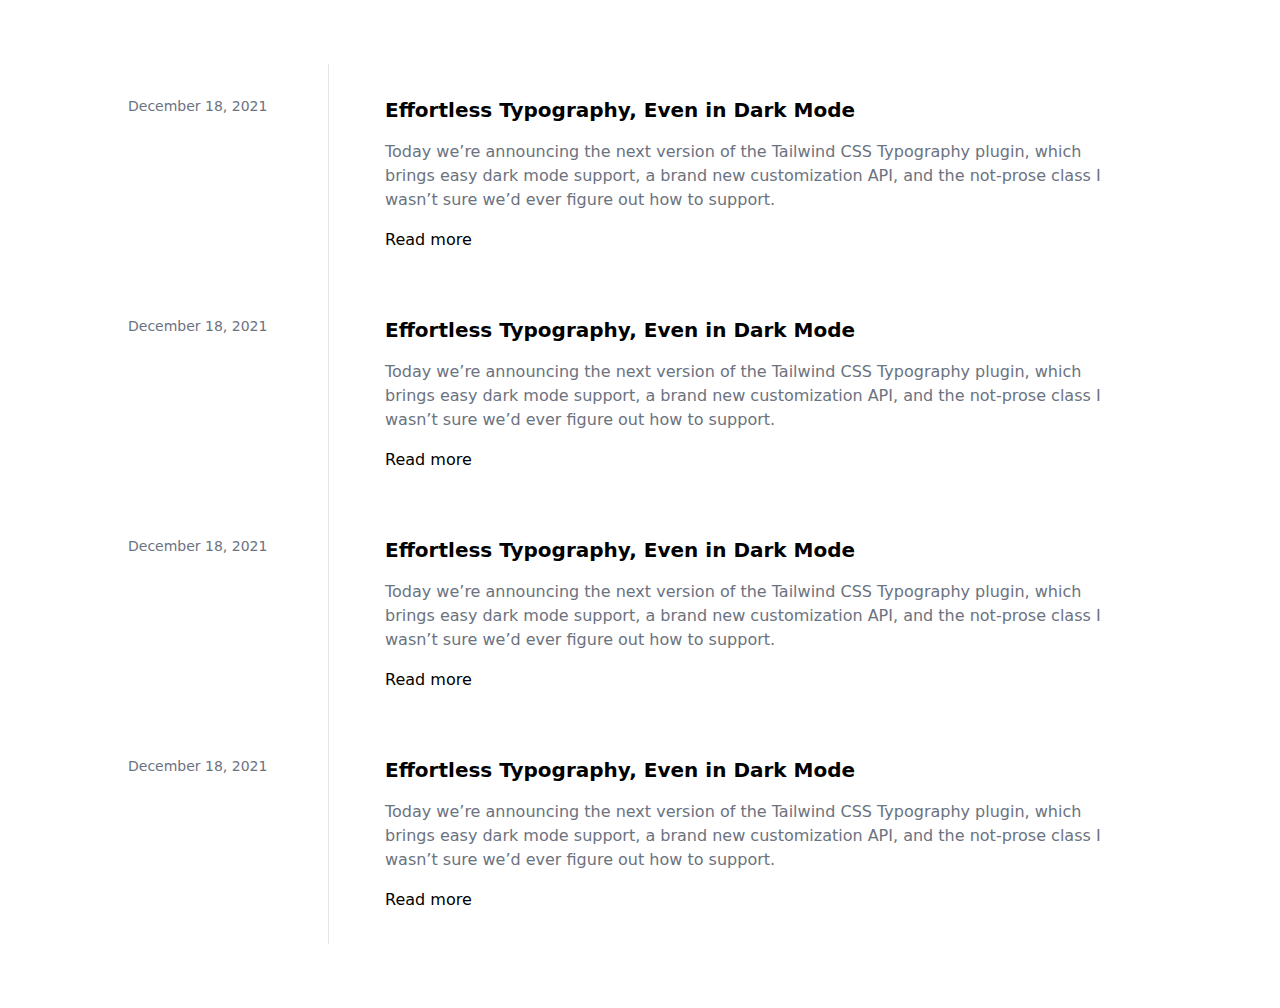
==== index.html @ 10cbddaf "리스트 페이지" ====
<!DOCTYPE html><html><head><meta charSet="utf-8"/><meta name="viewport" content="width=device-width"/><meta name="next-head-count" content="2"/><link rel="preload" href="/_next/static/css/4b8c5615884772ac.css" as="style"/><link rel="stylesheet" href="/_next/static/css/4b8c5615884772ac.css" data-n-g=""/><noscript data-n-css=""></noscript><script defer="" nomodule="" src="/_next/static/chunks/polyfills-c67a75d1b6f99dc8.js"></script><script src="/_next/static/chunks/webpack-012642f117632447.js" defer=""></script><script src="/_next/static/chunks/framework-09a2284fdc01dc36.js" defer=""></script><script src="/_next/static/chunks/main-017a64f48d901a37.js" defer=""></script><script src="/_next/static/chunks/pages/_app-620102ba3a9296b8.js" defer=""></script><script src="/_next/static/chunks/pages/index-35e94e4a641b031f.js" defer=""></script><script src="/_next/static/qbDQyfWddqtbSQUO8KDd6/_buildManifest.js" defer=""></script><script src="/_next/static/qbDQyfWddqtbSQUO8KDd6/_ssgManifest.js" defer=""></script></head><body><div id="__next"><div class="py-16"><div class="max-w-5xl w-full mx-auto"><article class="flex w-full"><div class="w-[200px] shrink-0 pt-8"><div class="text-gray-500 text-sm">December 18, 2021</div></div><div class="border-l border-stne-300 "><div class="flex flex-col hover:bg-indigo-50 cursor-pointer hover:bg-opacity-50 rounded-xl px-6 py-4 space-y-4 ml-8 my-4"><h2 class="text-xl font-bold">Effortless Typography, Even in Dark Mode</h2><div class="text-gray-500">Today we’re announcing the next version of the Tailwind CSS Typography plugin, which brings easy dark mode support, a brand new customization API, and the not-prose class I wasn’t sure we’d ever figure out how to support.</div><div class="indigo-500">Read more</div></div></div></article><article class="flex w-full"><div class="w-[200px] shrink-0 pt-8"><div class="text-gray-500 text-sm">December 18, 2021</div></div><div class="border-l border-stne-300 "><div class="flex flex-col hover:bg-indigo-50 cursor-pointer hover:bg-opacity-50 rounded-xl px-6 py-4 space-y-4 ml-8 my-4"><h2 class="text-xl font-bold">Effortless Typography, Even in Dark Mode</h2><div class="text-gray-500">Today we’re announcing the next version of the Tailwind CSS Typography plugin, which brings easy dark mode support, a brand new customization API, and the not-prose class I wasn’t sure we’d ever figure out how to support.</div><div class="indigo-500">Read more</div></div></div></article><article class="flex w-full"><div class="w-[200px] shrink-0 pt-8"><div class="text-gray-500 text-sm">December 18, 2021</div></div><div class="border-l border-stne-300 "><div class="flex flex-col hover:bg-indigo-50 cursor-pointer hover:bg-opacity-50 rounded-xl px-6 py-4 space-y-4 ml-8 my-4"><h2 class="text-xl font-bold">Effortless Typography, Even in Dark Mode</h2><div class="text-gray-500">Today we’re announcing the next version of the Tailwind CSS Typography plugin, which brings easy dark mode support, a brand new customization API, and the not-prose class I wasn’t sure we’d ever figure out how to support.</div><div class="indigo-500">Read more</div></div></div></article><article class="flex w-full"><div class="w-[200px] shrink-0 pt-8"><div class="text-gray-500 text-sm">December 18, 2021</div></div><div class="border-l border-stne-300 "><div class="flex flex-col hover:bg-indigo-50 cursor-pointer hover:bg-opacity-50 rounded-xl px-6 py-4 space-y-4 ml-8 my-4"><h2 class="text-xl font-bold">Effortless Typography, Even in Dark Mode</h2><div class="text-gray-500">Today we’re announcing the next version of the Tailwind CSS Typography plugin, which brings easy dark mode support, a brand new customization API, and the not-prose class I wasn’t sure we’d ever figure out how to support.</div><div class="indigo-500">Read more</div></div></div></article></div></div></div><script id="__NEXT_DATA__" type="application/json">{"props":{"pageProps":{}},"page":"/","query":{},"buildId":"qbDQyfWddqtbSQUO8KDd6","nextExport":true,"autoExport":true,"isFallback":false,"scriptLoader":[]}</script></body></html>
---- _next/static/css/4b8c5615884772ac.css ----
/*
! tailwindcss v3.1.8 | MIT License | https://tailwindcss.com
*/*,:after,:before{box-sizing:border-box;border:0 solid #e5e7eb}:after,:before{--tw-content:""}html{line-height:1.5;-webkit-text-size-adjust:100%;-moz-tab-size:4;-o-tab-size:4;tab-size:4;font-family:ui-sans-serif,system-ui,-apple-system,BlinkMacSystemFont,Segoe UI,Roboto,Helvetica Neue,Arial,Noto Sans,sans-serif,Apple Color Emoji,Segoe UI Emoji,Segoe UI Symbol,Noto Color Emoji}body{margin:0;line-height:inherit}hr{height:0;color:inherit;border-top-width:1px}abbr:where([title]){-webkit-text-decoration:underline dotted;text-decoration:underline dotted}h1,h2,h3,h4,h5,h6{font-size:inherit;font-weight:inherit}a{color:inherit;text-decoration:inherit}b,strong{font-weight:bolder}code,kbd,pre,samp{font-family:ui-monospace,SFMono-Regular,Menlo,Monaco,Consolas,Liberation Mono,Courier New,monospace;font-size:1em}small{font-size:80%}sub,sup{font-size:75%;line-height:0;position:relative;vertical-align:baseline}sub{bottom:-.25em}sup{top:-.5em}table{text-indent:0;border-color:inherit;border-collapse:collapse}button,input,optgroup,select,textarea{font-family:inherit;font-size:100%;font-weight:inherit;line-height:inherit;color:inherit;margin:0;padding:0}button,select{text-transform:none}[type=button],[type=reset],[type=submit],button{-webkit-appearance:button;background-color:transparent;background-image:none}:-moz-focusring{outline:auto}:-moz-ui-invalid{box-shadow:none}progress{vertical-align:baseline}::-webkit-inner-spin-button,::-webkit-outer-spin-button{height:auto}[type=search]{-webkit-appearance:textfield;outline-offset:-2px}::-webkit-search-decoration{-webkit-appearance:none}::-webkit-file-upload-button{-webkit-appearance:button;font:inherit}summary{display:list-item}blockquote,dd,dl,figure,h1,h2,h3,h4,h5,h6,hr,p,pre{margin:0}fieldset{margin:0}fieldset,legend{padding:0}menu,ol,ul{list-style:none;margin:0;padding:0}textarea{resize:vertical}input::-moz-placeholder,textarea::-moz-placeholder{opacity:1;color:#9ca3af}input::placeholder,textarea::placeholder{opacity:1;color:#9ca3af}[role=button],button{cursor:pointer}:disabled{cursor:default}audio,canvas,embed,iframe,img,object,svg,video{display:block;vertical-align:middle}img,video{max-width:100%;height:auto}*,:after,:before{--tw-border-spacing-x:0;--tw-border-spacing-y:0;--tw-translate-x:0;--tw-translate-y:0;--tw-rotate:0;--tw-skew-x:0;--tw-skew-y:0;--tw-scale-x:1;--tw-scale-y:1;--tw-pan-x: ;--tw-pan-y: ;--tw-pinch-zoom: ;--tw-scroll-snap-strictness:proximity;--tw-ordinal: ;--tw-slashed-zero: ;--tw-numeric-figure: ;--tw-numeric-spacing: ;--tw-numeric-fraction: ;--tw-ring-inset: ;--tw-ring-offset-width:0px;--tw-ring-offset-color:#fff;--tw-ring-color:rgba(59,130,246,.5);--tw-ring-offset-shadow:0 0 #0000;--tw-ring-shadow:0 0 #0000;--tw-shadow:0 0 #0000;--tw-shadow-colored:0 0 #0000;--tw-blur: ;--tw-brightness: ;--tw-contrast: ;--tw-grayscale: ;--tw-hue-rotate: ;--tw-invert: ;--tw-saturate: ;--tw-sepia: ;--tw-drop-shadow: ;--tw-backdrop-blur: ;--tw-backdrop-brightness: ;--tw-backdrop-contrast: ;--tw-backdrop-grayscale: ;--tw-backdrop-hue-rotate: ;--tw-backdrop-invert: ;--tw-backdrop-opacity: ;--tw-backdrop-saturate: ;--tw-backdrop-sepia: }::-webkit-backdrop{--tw-border-spacing-x:0;--tw-border-spacing-y:0;--tw-translate-x:0;--tw-translate-y:0;--tw-rotate:0;--tw-skew-x:0;--tw-skew-y:0;--tw-scale-x:1;--tw-scale-y:1;--tw-pan-x: ;--tw-pan-y: ;--tw-pinch-zoom: ;--tw-scroll-snap-strictness:proximity;--tw-ordinal: ;--tw-slashed-zero: ;--tw-numeric-figure: ;--tw-numeric-spacing: ;--tw-numeric-fraction: ;--tw-ring-inset: ;--tw-ring-offset-width:0px;--tw-ring-offset-color:#fff;--tw-ring-color:rgba(59,130,246,.5);--tw-ring-offset-shadow:0 0 #0000;--tw-ring-shadow:0 0 #0000;--tw-shadow:0 0 #0000;--tw-shadow-colored:0 0 #0000;--tw-blur: ;--tw-brightness: ;--tw-contrast: ;--tw-grayscale: ;--tw-hue-rotate: ;--tw-invert: ;--tw-saturate: ;--tw-sepia: ;--tw-drop-shadow: ;--tw-backdrop-blur: ;--tw-backdrop-brightness: ;--tw-backdrop-contrast: ;--tw-backdrop-grayscale: ;--tw-backdrop-hue-rotate: ;--tw-backdrop-invert: ;--tw-backdrop-opacity: ;--tw-backdrop-saturate: ;--tw-backdrop-sepia: }::backdrop{--tw-border-spacing-x:0;--tw-border-spacing-y:0;--tw-translate-x:0;--tw-translate-y:0;--tw-rotate:0;--tw-skew-x:0;--tw-skew-y:0;--tw-scale-x:1;--tw-scale-y:1;--tw-pan-x: ;--tw-pan-y: ;--tw-pinch-zoom: ;--tw-scroll-snap-strictness:proximity;--tw-ordinal: ;--tw-slashed-zero: ;--tw-numeric-figure: ;--tw-numeric-spacing: ;--tw-numeric-fraction: ;--tw-ring-inset: ;--tw-ring-offset-width:0px;--tw-ring-offset-color:#fff;--tw-ring-color:rgba(59,130,246,.5);--tw-ring-offset-shadow:0 0 #0000;--tw-ring-shadow:0 0 #0000;--tw-shadow:0 0 #0000;--tw-shadow-colored:0 0 #0000;--tw-blur: ;--tw-brightness: ;--tw-contrast: ;--tw-grayscale: ;--tw-hue-rotate: ;--tw-invert: ;--tw-saturate: ;--tw-sepia: ;--tw-drop-shadow: ;--tw-backdrop-blur: ;--tw-backdrop-brightness: ;--tw-backdrop-contrast: ;--tw-backdrop-grayscale: ;--tw-backdrop-hue-rotate: ;--tw-backdrop-invert: ;--tw-backdrop-opacity: ;--tw-backdrop-saturate: ;--tw-backdrop-sepia: }.my-4{margin-top:1rem;margin-bottom:1rem}.mx-auto{margin-left:auto;margin-right:auto}.ml-8{margin-left:2rem}.flex{display:flex}.w-full{width:100%}.w-\[200px\]{width:200px}.max-w-5xl{max-width:64rem}.shrink-0{flex-shrink:0}.cursor-pointer{cursor:pointer}.flex-col{flex-direction:column}.space-y-4>:not([hidden])~:not([hidden]){--tw-space-y-reverse:0;margin-top:calc(1rem * calc(1 - var(--tw-space-y-reverse)));margin-bottom:calc(1rem * var(--tw-space-y-reverse))}.rounded-xl{border-radius:.75rem}.border-l{border-left-width:1px}.px-6{padding-left:1.5rem;padding-right:1.5rem}.py-4{padding-top:1rem;padding-bottom:1rem}.py-16{padding-top:4rem;padding-bottom:4rem}.pt-8{padding-top:2rem}.text-sm{font-size:.875rem;line-height:1.25rem}.text-xl{font-size:1.25rem;line-height:1.75rem}.font-bold{font-weight:700}.text-gray-500{--tw-text-opacity:1;color:rgb(107 114 128/var(--tw-text-opacity))}.hover\:bg-indigo-50:hover{--tw-bg-opacity:1;background-color:rgb(238 242 255/var(--tw-bg-opacity))}.hover\:bg-opacity-50:hover{--tw-bg-opacity:0.5}
---- _next/static/css/4b8c5615884772ac.css ----
/*
! tailwindcss v3.1.8 | MIT License | https://tailwindcss.com
*/*,:after,:before{box-sizing:border-box;border:0 solid #e5e7eb}:after,:before{--tw-content:""}html{line-height:1.5;-webkit-text-size-adjust:100%;-moz-tab-size:4;-o-tab-size:4;tab-size:4;font-family:ui-sans-serif,system-ui,-apple-system,BlinkMacSystemFont,Segoe UI,Roboto,Helvetica Neue,Arial,Noto Sans,sans-serif,Apple Color Emoji,Segoe UI Emoji,Segoe UI Symbol,Noto Color Emoji}body{margin:0;line-height:inherit}hr{height:0;color:inherit;border-top-width:1px}abbr:where([title]){-webkit-text-decoration:underline dotted;text-decoration:underline dotted}h1,h2,h3,h4,h5,h6{font-size:inherit;font-weight:inherit}a{color:inherit;text-decoration:inherit}b,strong{font-weight:bolder}code,kbd,pre,samp{font-family:ui-monospace,SFMono-Regular,Menlo,Monaco,Consolas,Liberation Mono,Courier New,monospace;font-size:1em}small{font-size:80%}sub,sup{font-size:75%;line-height:0;position:relative;vertical-align:baseline}sub{bottom:-.25em}sup{top:-.5em}table{text-indent:0;border-color:inherit;border-collapse:collapse}button,input,optgroup,select,textarea{font-family:inherit;font-size:100%;font-weight:inherit;line-height:inherit;color:inherit;margin:0;padding:0}button,select{text-transform:none}[type=button],[type=reset],[type=submit],button{-webkit-appearance:button;background-color:transparent;background-image:none}:-moz-focusring{outline:auto}:-moz-ui-invalid{box-shadow:none}progress{vertical-align:baseline}::-webkit-inner-spin-button,::-webkit-outer-spin-button{height:auto}[type=search]{-webkit-appearance:textfield;outline-offset:-2px}::-webkit-search-decoration{-webkit-appearance:none}::-webkit-file-upload-button{-webkit-appearance:button;font:inherit}summary{display:list-item}blockquote,dd,dl,figure,h1,h2,h3,h4,h5,h6,hr,p,pre{margin:0}fieldset{margin:0}fieldset,legend{padding:0}menu,ol,ul{list-style:none;margin:0;padding:0}textarea{resize:vertical}input::-moz-placeholder,textarea::-moz-placeholder{opacity:1;color:#9ca3af}input::placeholder,textarea::placeholder{opacity:1;color:#9ca3af}[role=button],button{cursor:pointer}:disabled{cursor:default}audio,canvas,embed,iframe,img,object,svg,video{display:block;vertical-align:middle}img,video{max-width:100%;height:auto}*,:after,:before{--tw-border-spacing-x:0;--tw-border-spacing-y:0;--tw-translate-x:0;--tw-translate-y:0;--tw-rotate:0;--tw-skew-x:0;--tw-skew-y:0;--tw-scale-x:1;--tw-scale-y:1;--tw-pan-x: ;--tw-pan-y: ;--tw-pinch-zoom: ;--tw-scroll-snap-strictness:proximity;--tw-ordinal: ;--tw-slashed-zero: ;--tw-numeric-figure: ;--tw-numeric-spacing: ;--tw-numeric-fraction: ;--tw-ring-inset: ;--tw-ring-offset-width:0px;--tw-ring-offset-color:#fff;--tw-ring-color:rgba(59,130,246,.5);--tw-ring-offset-shadow:0 0 #0000;--tw-ring-shadow:0 0 #0000;--tw-shadow:0 0 #0000;--tw-shadow-colored:0 0 #0000;--tw-blur: ;--tw-brightness: ;--tw-contrast: ;--tw-grayscale: ;--tw-hue-rotate: ;--tw-invert: ;--tw-saturate: ;--tw-sepia: ;--tw-drop-shadow: ;--tw-backdrop-blur: ;--tw-backdrop-brightness: ;--tw-backdrop-contrast: ;--tw-backdrop-grayscale: ;--tw-backdrop-hue-rotate: ;--tw-backdrop-invert: ;--tw-backdrop-opacity: ;--tw-backdrop-saturate: ;--tw-backdrop-sepia: }::-webkit-backdrop{--tw-border-spacing-x:0;--tw-border-spacing-y:0;--tw-translate-x:0;--tw-translate-y:0;--tw-rotate:0;--tw-skew-x:0;--tw-skew-y:0;--tw-scale-x:1;--tw-scale-y:1;--tw-pan-x: ;--tw-pan-y: ;--tw-pinch-zoom: ;--tw-scroll-snap-strictness:proximity;--tw-ordinal: ;--tw-slashed-zero: ;--tw-numeric-figure: ;--tw-numeric-spacing: ;--tw-numeric-fraction: ;--tw-ring-inset: ;--tw-ring-offset-width:0px;--tw-ring-offset-color:#fff;--tw-ring-color:rgba(59,130,246,.5);--tw-ring-offset-shadow:0 0 #0000;--tw-ring-shadow:0 0 #0000;--tw-shadow:0 0 #0000;--tw-shadow-colored:0 0 #0000;--tw-blur: ;--tw-brightness: ;--tw-contrast: ;--tw-grayscale: ;--tw-hue-rotate: ;--tw-invert: ;--tw-saturate: ;--tw-sepia: ;--tw-drop-shadow: ;--tw-backdrop-blur: ;--tw-backdrop-brightness: ;--tw-backdrop-contrast: ;--tw-backdrop-grayscale: ;--tw-backdrop-hue-rotate: ;--tw-backdrop-invert: ;--tw-backdrop-opacity: ;--tw-backdrop-saturate: ;--tw-backdrop-sepia: }::backdrop{--tw-border-spacing-x:0;--tw-border-spacing-y:0;--tw-translate-x:0;--tw-translate-y:0;--tw-rotate:0;--tw-skew-x:0;--tw-skew-y:0;--tw-scale-x:1;--tw-scale-y:1;--tw-pan-x: ;--tw-pan-y: ;--tw-pinch-zoom: ;--tw-scroll-snap-strictness:proximity;--tw-ordinal: ;--tw-slashed-zero: ;--tw-numeric-figure: ;--tw-numeric-spacing: ;--tw-numeric-fraction: ;--tw-ring-inset: ;--tw-ring-offset-width:0px;--tw-ring-offset-color:#fff;--tw-ring-color:rgba(59,130,246,.5);--tw-ring-offset-shadow:0 0 #0000;--tw-ring-shadow:0 0 #0000;--tw-shadow:0 0 #0000;--tw-shadow-colored:0 0 #0000;--tw-blur: ;--tw-brightness: ;--tw-contrast: ;--tw-grayscale: ;--tw-hue-rotate: ;--tw-invert: ;--tw-saturate: ;--tw-sepia: ;--tw-drop-shadow: ;--tw-backdrop-blur: ;--tw-backdrop-brightness: ;--tw-backdrop-contrast: ;--tw-backdrop-grayscale: ;--tw-backdrop-hue-rotate: ;--tw-backdrop-invert: ;--tw-backdrop-opacity: ;--tw-backdrop-saturate: ;--tw-backdrop-sepia: }.my-4{margin-top:1rem;margin-bottom:1rem}.mx-auto{margin-left:auto;margin-right:auto}.ml-8{margin-left:2rem}.flex{display:flex}.w-full{width:100%}.w-\[200px\]{width:200px}.max-w-5xl{max-width:64rem}.shrink-0{flex-shrink:0}.cursor-pointer{cursor:pointer}.flex-col{flex-direction:column}.space-y-4>:not([hidden])~:not([hidden]){--tw-space-y-reverse:0;margin-top:calc(1rem * calc(1 - var(--tw-space-y-reverse)));margin-bottom:calc(1rem * var(--tw-space-y-reverse))}.rounded-xl{border-radius:.75rem}.border-l{border-left-width:1px}.px-6{padding-left:1.5rem;padding-right:1.5rem}.py-4{padding-top:1rem;padding-bottom:1rem}.py-16{padding-top:4rem;padding-bottom:4rem}.pt-8{padding-top:2rem}.text-sm{font-size:.875rem;line-height:1.25rem}.text-xl{font-size:1.25rem;line-height:1.75rem}.font-bold{font-weight:700}.text-gray-500{--tw-text-opacity:1;color:rgb(107 114 128/var(--tw-text-opacity))}.hover\:bg-indigo-50:hover{--tw-bg-opacity:1;background-color:rgb(238 242 255/var(--tw-bg-opacity))}.hover\:bg-opacity-50:hover{--tw-bg-opacity:0.5}
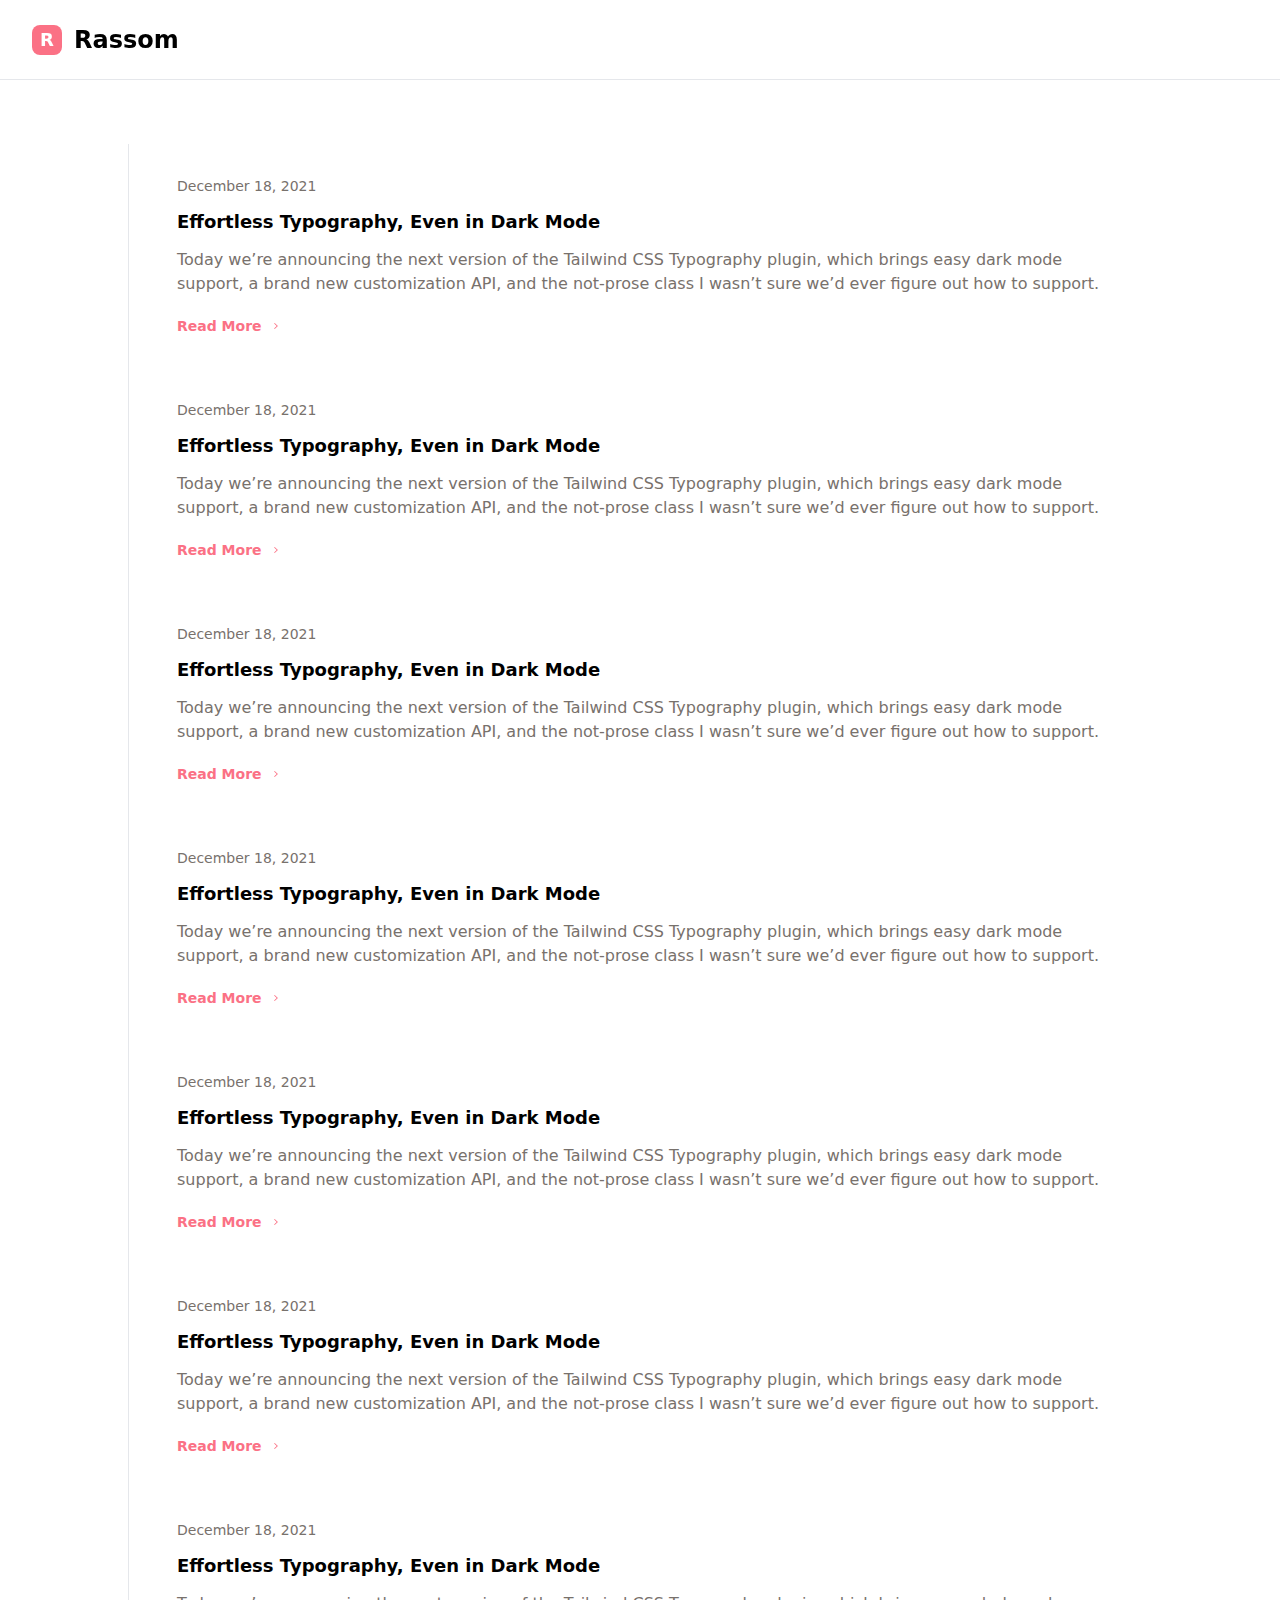
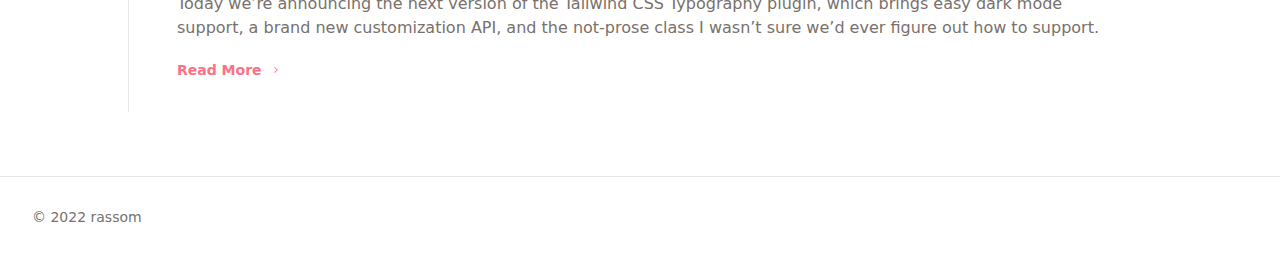
==== commit 0fd25dd2: "post 페이지 추가, 모바일 반응성 레이아웃 적용" ====
--- a/index.html
+++ b/index.html
@@ -1 +1 @@
-<!DOCTYPE html><html><head><meta charSet="utf-8"/><meta name="viewport" content="width=device-width"/><meta name="next-head-count" content="2"/><link rel="preload" href="/_next/static/css/4b8c5615884772ac.css" as="style"/><link rel="stylesheet" href="/_next/static/css/4b8c5615884772ac.css" data-n-g=""/><noscript data-n-css=""></noscript><script defer="" nomodule="" src="/_next/static/chunks/polyfills-c67a75d1b6f99dc8.js"></script><script src="/_next/static/chunks/webpack-012642f117632447.js" defer=""></script><script src="/_next/static/chunks/framework-09a2284fdc01dc36.js" defer=""></script><script src="/_next/static/chunks/main-017a64f48d901a37.js" defer=""></script><script src="/_next/static/chunks/pages/_app-620102ba3a9296b8.js" defer=""></script><script src="/_next/static/chunks/pages/index-35e94e4a641b031f.js" defer=""></script><script src="/_next/static/qbDQyfWddqtbSQUO8KDd6/_buildManifest.js" defer=""></script><script src="/_next/static/qbDQyfWddqtbSQUO8KDd6/_ssgManifest.js" defer=""></script></head><body><div id="__next"><div class="py-16"><div class="max-w-5xl w-full mx-auto"><article class="flex w-full"><div class="w-[200px] shrink-0 pt-8"><div class="text-gray-500 text-sm">December 18, 2021</div></div><div class="border-l border-stne-300 "><div class="flex flex-col hover:bg-indigo-50 cursor-pointer hover:bg-opacity-50 rounded-xl px-6 py-4 space-y-4 ml-8 my-4"><h2 class="text-xl font-bold">Effortless Typography, Even in Dark Mode</h2><div class="text-gray-500">Today we’re announcing the next version of the Tailwind CSS Typography plugin, which brings easy dark mode support, a brand new customization API, and the not-prose class I wasn’t sure we’d ever figure out how to support.</div><div class="indigo-500">Read more</div></div></div></article><article class="flex w-full"><div class="w-[200px] shrink-0 pt-8"><div class="text-gray-500 text-sm">December 18, 2021</div></div><div class="border-l border-stne-300 "><div class="flex flex-col hover:bg-indigo-50 cursor-pointer hover:bg-opacity-50 rounded-xl px-6 py-4 space-y-4 ml-8 my-4"><h2 class="text-xl font-bold">Effortless Typography, Even in Dark Mode</h2><div class="text-gray-500">Today we’re announcing the next version of the Tailwind CSS Typography plugin, which brings easy dark mode support, a brand new customization API, and the not-prose class I wasn’t sure we’d ever figure out how to support.</div><div class="indigo-500">Read more</div></div></div></article><article class="flex w-full"><div class="w-[200px] shrink-0 pt-8"><div class="text-gray-500 text-sm">December 18, 2021</div></div><div class="border-l border-stne-300 "><div class="flex flex-col hover:bg-indigo-50 cursor-pointer hover:bg-opacity-50 rounded-xl px-6 py-4 space-y-4 ml-8 my-4"><h2 class="text-xl font-bold">Effortless Typography, Even in Dark Mode</h2><div class="text-gray-500">Today we’re announcing the next version of the Tailwind CSS Typography plugin, which brings easy dark mode support, a brand new customization API, and the not-prose class I wasn’t sure we’d ever figure out how to support.</div><div class="indigo-500">Read more</div></div></div></article><article class="flex w-full"><div class="w-[200px] shrink-0 pt-8"><div class="text-gray-500 text-sm">December 18, 2021</div></div><div class="border-l border-stne-300 "><div class="flex flex-col hover:bg-indigo-50 cursor-pointer hover:bg-opacity-50 rounded-xl px-6 py-4 space-y-4 ml-8 my-4"><h2 class="text-xl font-bold">Effortless Typography, Even in Dark Mode</h2><div class="text-gray-500">Today we’re announcing the next version of the Tailwind CSS Typography plugin, which brings easy dark mode support, a brand new customization API, and the not-prose class I wasn’t sure we’d ever figure out how to support.</div><div class="indigo-500">Read more</div></div></div></article></div></div></div><script id="__NEXT_DATA__" type="application/json">{"props":{"pageProps":{}},"page":"/","query":{},"buildId":"qbDQyfWddqtbSQUO8KDd6","nextExport":true,"autoExport":true,"isFallback":false,"scriptLoader":[]}</script></body></html>+<!DOCTYPE html><html><head><meta charSet="utf-8"/><meta name="viewport" content="width=device-width"/><meta name="next-head-count" content="2"/><link rel="preload" href="/next/static/css/d688c58c53e2a4ed.css" as="style"/><link rel="stylesheet" href="/next/static/css/d688c58c53e2a4ed.css" data-n-g=""/><noscript data-n-css=""></noscript><script defer="" nomodule="" src="/next/static/chunks/polyfills-c67a75d1b6f99dc8.js"></script><script src="/next/static/chunks/webpack-cc9c69bc14c8e1bc.js" defer=""></script><script src="/next/static/chunks/framework-09a2284fdc01dc36.js" defer=""></script><script src="/next/static/chunks/main-017a64f48d901a37.js" defer=""></script><script src="/next/static/chunks/pages/_app-620102ba3a9296b8.js" defer=""></script><script src="/next/static/chunks/966-f48ead284342e76c.js" defer=""></script><script src="/next/static/chunks/pages/index-01b92166d955e9c8.js" defer=""></script><script src="/next/static/XmAmIe8VBtLkZQIEN5JxR/_buildManifest.js" defer=""></script><script src="/next/static/XmAmIe8VBtLkZQIEN5JxR/_ssgManifest.js" defer=""></script></head><body><div id="__next"><div class="w-full min-h-screen flex flex-col"><div class="sticky top-0 z-40 w-full border-b h-[60px] sm:h-[80px] px-6 sm:px-8 backdrop-blur-md bg-white/90"><div class="cursor-pointer flex space-x-3 h-full items-center"><div class=" bg-rose-400 h-[30px] w-[30px] rounded-lg shrink-0 flex items-center justify-center"><span class="text-white text-lg font-extrabold">R</span></div><div class="font-bold text-xl sm:text-2xl ">Rassom</div></div></div><div class="flex-grow"><div class="sm:py-16 sm:px-8"><div class="w-full mx-auto max-w-5xl"><article class="flex flex-col 2xl:flex-row w-full"><div class="hidden 2xl:block 2xl:w-[200px] 2xl:shrink-0 pt-10"><div class="text-stone-500 text-sm">December 18, 2021</div></div><div class="sm:border-l border-stne-300"><div class="flex flex-col hover:bg-rose-50 cursor-pointer hover:bg-opacity-50 sm:rounded-2xl px-6 py-2 space-y-2 sm:space-y-3 sm:ml-6 2xl:ml-8 my-4"><div class="text-stone-500 text-sm block 2xl:hidden pt-2">December 18, 2021</div><h2 class="text-lg 2xl:text-xl font-bold">Effortless Typography, Even in Dark Mode</h2><div class="text-stone-500">Today we’re announcing the next version of the Tailwind CSS Typography plugin, which brings easy dark mode support, a brand new customization API, and the not-prose class I wasn’t sure we’d ever figure out how to support.</div><div class="py-2"><div class="text-rose-400 text-sm "><div class="flex space-x-2 items-center"><div class="font-semibold">Read More</div><svg xmlns="http://www.w3.org/2000/svg" viewBox="0 0 20 20" fill="currentColor" aria-hidden="true" class="h-3 w-3"><path fill-rule="evenodd" d="M7.21 14.77a.75.75 0 01.02-1.06L11.168 10 7.23 6.29a.75.75 0 111.04-1.08l4.5 4.25a.75.75 0 010 1.08l-4.5 4.25a.75.75 0 01-1.06-.02z" clip-rule="evenodd"></path></svg></div></div></div></div></div></article><article class="flex flex-col 2xl:flex-row w-full"><div class="hidden 2xl:block 2xl:w-[200px] 2xl:shrink-0 pt-10"><div class="text-stone-500 text-sm">December 18, 2021</div></div><div class="sm:border-l border-stne-300"><div class="flex flex-col hover:bg-rose-50 cursor-pointer hover:bg-opacity-50 sm:rounded-2xl px-6 py-2 space-y-2 sm:space-y-3 sm:ml-6 2xl:ml-8 my-4"><div class="text-stone-500 text-sm block 2xl:hidden pt-2">December 18, 2021</div><h2 class="text-lg 2xl:text-xl font-bold">Effortless Typography, Even in Dark Mode</h2><div class="text-stone-500">Today we’re announcing the next version of the Tailwind CSS Typography plugin, which brings easy dark mode support, a brand new customization API, and the not-prose class I wasn’t sure we’d ever figure out how to support.</div><div class="py-2"><div class="text-rose-400 text-sm "><div class="flex space-x-2 items-center"><div class="font-semibold">Read More</div><svg xmlns="http://www.w3.org/2000/svg" viewBox="0 0 20 20" fill="currentColor" aria-hidden="true" class="h-3 w-3"><path fill-rule="evenodd" d="M7.21 14.77a.75.75 0 01.02-1.06L11.168 10 7.23 6.29a.75.75 0 111.04-1.08l4.5 4.25a.75.75 0 010 1.08l-4.5 4.25a.75.75 0 01-1.06-.02z" clip-rule="evenodd"></path></svg></div></div></div></div></div></article><article class="flex flex-col 2xl:flex-row w-full"><div class="hidden 2xl:block 2xl:w-[200px] 2xl:shrink-0 pt-10"><div class="text-stone-500 text-sm">December 18, 2021</div></div><div class="sm:border-l border-stne-300"><div class="flex flex-col hover:bg-rose-50 cursor-pointer hover:bg-opacity-50 sm:rounded-2xl px-6 py-2 space-y-2 sm:space-y-3 sm:ml-6 2xl:ml-8 my-4"><div class="text-stone-500 text-sm block 2xl:hidden pt-2">December 18, 2021</div><h2 class="text-lg 2xl:text-xl font-bold">Effortless Typography, Even in Dark Mode</h2><div class="text-stone-500">Today we’re announcing the next version of the Tailwind CSS Typography plugin, which brings easy dark mode support, a brand new customization API, and the not-prose class I wasn’t sure we’d ever figure out how to support.</div><div class="py-2"><div class="text-rose-400 text-sm "><div class="flex space-x-2 items-center"><div class="font-semibold">Read More</div><svg xmlns="http://www.w3.org/2000/svg" viewBox="0 0 20 20" fill="currentColor" aria-hidden="true" class="h-3 w-3"><path fill-rule="evenodd" d="M7.21 14.77a.75.75 0 01.02-1.06L11.168 10 7.23 6.29a.75.75 0 111.04-1.08l4.5 4.25a.75.75 0 010 1.08l-4.5 4.25a.75.75 0 01-1.06-.02z" clip-rule="evenodd"></path></svg></div></div></div></div></div></article><article class="flex flex-col 2xl:flex-row w-full"><div class="hidden 2xl:block 2xl:w-[200px] 2xl:shrink-0 pt-10"><div class="text-stone-500 text-sm">December 18, 2021</div></div><div class="sm:border-l border-stne-300"><div class="flex flex-col hover:bg-rose-50 cursor-pointer hover:bg-opacity-50 sm:rounded-2xl px-6 py-2 space-y-2 sm:space-y-3 sm:ml-6 2xl:ml-8 my-4"><div class="text-stone-500 text-sm block 2xl:hidden pt-2">December 18, 2021</div><h2 class="text-lg 2xl:text-xl font-bold">Effortless Typography, Even in Dark Mode</h2><div class="text-stone-500">Today we’re announcing the next version of the Tailwind CSS Typography plugin, which brings easy dark mode support, a brand new customization API, and the not-prose class I wasn’t sure we’d ever figure out how to support.</div><div class="py-2"><div class="text-rose-400 text-sm "><div class="flex space-x-2 items-center"><div class="font-semibold">Read More</div><svg xmlns="http://www.w3.org/2000/svg" viewBox="0 0 20 20" fill="currentColor" aria-hidden="true" class="h-3 w-3"><path fill-rule="evenodd" d="M7.21 14.77a.75.75 0 01.02-1.06L11.168 10 7.23 6.29a.75.75 0 111.04-1.08l4.5 4.25a.75.75 0 010 1.08l-4.5 4.25a.75.75 0 01-1.06-.02z" clip-rule="evenodd"></path></svg></div></div></div></div></div></article><article class="flex flex-col 2xl:flex-row w-full"><div class="hidden 2xl:block 2xl:w-[200px] 2xl:shrink-0 pt-10"><div class="text-stone-500 text-sm">December 18, 2021</div></div><div class="sm:border-l border-stne-300"><div class="flex flex-col hover:bg-rose-50 cursor-pointer hover:bg-opacity-50 sm:rounded-2xl px-6 py-2 space-y-2 sm:space-y-3 sm:ml-6 2xl:ml-8 my-4"><div class="text-stone-500 text-sm block 2xl:hidden pt-2">December 18, 2021</div><h2 class="text-lg 2xl:text-xl font-bold">Effortless Typography, Even in Dark Mode</h2><div class="text-stone-500">Today we’re announcing the next version of the Tailwind CSS Typography plugin, which brings easy dark mode support, a brand new customization API, and the not-prose class I wasn’t sure we’d ever figure out how to support.</div><div class="py-2"><div class="text-rose-400 text-sm "><div class="flex space-x-2 items-center"><div class="font-semibold">Read More</div><svg xmlns="http://www.w3.org/2000/svg" viewBox="0 0 20 20" fill="currentColor" aria-hidden="true" class="h-3 w-3"><path fill-rule="evenodd" d="M7.21 14.77a.75.75 0 01.02-1.06L11.168 10 7.23 6.29a.75.75 0 111.04-1.08l4.5 4.25a.75.75 0 010 1.08l-4.5 4.25a.75.75 0 01-1.06-.02z" clip-rule="evenodd"></path></svg></div></div></div></div></div></article><article class="flex flex-col 2xl:flex-row w-full"><div class="hidden 2xl:block 2xl:w-[200px] 2xl:shrink-0 pt-10"><div class="text-stone-500 text-sm">December 18, 2021</div></div><div class="sm:border-l border-stne-300"><div class="flex flex-col hover:bg-rose-50 cursor-pointer hover:bg-opacity-50 sm:rounded-2xl px-6 py-2 space-y-2 sm:space-y-3 sm:ml-6 2xl:ml-8 my-4"><div class="text-stone-500 text-sm block 2xl:hidden pt-2">December 18, 2021</div><h2 class="text-lg 2xl:text-xl font-bold">Effortless Typography, Even in Dark Mode</h2><div class="text-stone-500">Today we’re announcing the next version of the Tailwind CSS Typography plugin, which brings easy dark mode support, a brand new customization API, and the not-prose class I wasn’t sure we’d ever figure out how to support.</div><div class="py-2"><div class="text-rose-400 text-sm "><div class="flex space-x-2 items-center"><div class="font-semibold">Read More</div><svg xmlns="http://www.w3.org/2000/svg" viewBox="0 0 20 20" fill="currentColor" aria-hidden="true" class="h-3 w-3"><path fill-rule="evenodd" d="M7.21 14.77a.75.75 0 01.02-1.06L11.168 10 7.23 6.29a.75.75 0 111.04-1.08l4.5 4.25a.75.75 0 010 1.08l-4.5 4.25a.75.75 0 01-1.06-.02z" clip-rule="evenodd"></path></svg></div></div></div></div></div></article><article class="flex flex-col 2xl:flex-row w-full"><div class="hidden 2xl:block 2xl:w-[200px] 2xl:shrink-0 pt-10"><div class="text-stone-500 text-sm">December 18, 2021</div></div><div class="sm:border-l border-stne-300"><div class="flex flex-col hover:bg-rose-50 cursor-pointer hover:bg-opacity-50 sm:rounded-2xl px-6 py-2 space-y-2 sm:space-y-3 sm:ml-6 2xl:ml-8 my-4"><div class="text-stone-500 text-sm block 2xl:hidden pt-2">December 18, 2021</div><h2 class="text-lg 2xl:text-xl font-bold">Effortless Typography, Even in Dark Mode</h2><div class="text-stone-500">Today we’re announcing the next version of the Tailwind CSS Typography plugin, which brings easy dark mode support, a brand new customization API, and the not-prose class I wasn’t sure we’d ever figure out how to support.</div><div class="py-2"><div class="text-rose-400 text-sm "><div class="flex space-x-2 items-center"><div class="font-semibold">Read More</div><svg xmlns="http://www.w3.org/2000/svg" viewBox="0 0 20 20" fill="currentColor" aria-hidden="true" class="h-3 w-3"><path fill-rule="evenodd" d="M7.21 14.77a.75.75 0 01.02-1.06L11.168 10 7.23 6.29a.75.75 0 111.04-1.08l4.5 4.25a.75.75 0 010 1.08l-4.5 4.25a.75.75 0 01-1.06-.02z" clip-rule="evenodd"></path></svg></div></div></div></div></div></article></div></div></div><div class="w-full border-t h-[60px] sm:h-[80px] px-6 sm:px-8"><div class="flex h-full items-center "><div class="text-stone-500 text-sm">© 2022 rassom</div></div></div></div></div><script id="__NEXT_DATA__" type="application/json">{"props":{"pageProps":{}},"page":"/","query":{},"buildId":"XmAmIe8VBtLkZQIEN5JxR","nextExport":true,"autoExport":true,"isFallback":false,"scriptLoader":[]}</script></body></html>--- a/next/static/css/d688c58c53e2a4ed.css
+++ b/next/static/css/d688c58c53e2a4ed.css
@@ -0,0 +1,3 @@
+/*
+! tailwindcss v3.1.8 | MIT License | https://tailwindcss.com
+*/*,:after,:before{box-sizing:border-box;border:0 solid #e5e7eb}:after,:before{--tw-content:""}html{line-height:1.5;-webkit-text-size-adjust:100%;-moz-tab-size:4;-o-tab-size:4;tab-size:4;font-family:ui-sans-serif,system-ui,-apple-system,BlinkMacSystemFont,Segoe UI,Roboto,Helvetica Neue,Arial,Noto Sans,sans-serif,Apple Color Emoji,Segoe UI Emoji,Segoe UI Symbol,Noto Color Emoji}body{margin:0;line-height:inherit}hr{height:0;color:inherit;border-top-width:1px}abbr:where([title]){-webkit-text-decoration:underline dotted;text-decoration:underline dotted}h1,h2,h3,h4,h5,h6{font-size:inherit;font-weight:inherit}a{color:inherit;text-decoration:inherit}b,strong{font-weight:bolder}code,kbd,pre,samp{font-family:ui-monospace,SFMono-Regular,Menlo,Monaco,Consolas,Liberation Mono,Courier New,monospace;font-size:1em}small{font-size:80%}sub,sup{font-size:75%;line-height:0;position:relative;vertical-align:baseline}sub{bottom:-.25em}sup{top:-.5em}table{text-indent:0;border-color:inherit;border-collapse:collapse}button,input,optgroup,select,textarea{font-family:inherit;font-size:100%;font-weight:inherit;line-height:inherit;color:inherit;margin:0;padding:0}button,select{text-transform:none}[type=button],[type=reset],[type=submit],button{-webkit-appearance:button;background-color:transparent;background-image:none}:-moz-focusring{outline:auto}:-moz-ui-invalid{box-shadow:none}progress{vertical-align:baseline}::-webkit-inner-spin-button,::-webkit-outer-spin-button{height:auto}[type=search]{-webkit-appearance:textfield;outline-offset:-2px}::-webkit-search-decoration{-webkit-appearance:none}::-webkit-file-upload-button{-webkit-appearance:button;font:inherit}summary{display:list-item}blockquote,dd,dl,figure,h1,h2,h3,h4,h5,h6,hr,p,pre{margin:0}fieldset{margin:0}fieldset,legend{padding:0}menu,ol,ul{list-style:none;margin:0;padding:0}textarea{resize:vertical}input::-moz-placeholder,textarea::-moz-placeholder{opacity:1;color:#9ca3af}input::placeholder,textarea::placeholder{opacity:1;color:#9ca3af}[role=button],button{cursor:pointer}:disabled{cursor:default}audio,canvas,embed,iframe,img,object,svg,video{display:block;vertical-align:middle}img,video{max-width:100%;height:auto}*,:after,:before{--tw-border-spacing-x:0;--tw-border-spacing-y:0;--tw-translate-x:0;--tw-translate-y:0;--tw-rotate:0;--tw-skew-x:0;--tw-skew-y:0;--tw-scale-x:1;--tw-scale-y:1;--tw-pan-x: ;--tw-pan-y: ;--tw-pinch-zoom: ;--tw-scroll-snap-strictness:proximity;--tw-ordinal: ;--tw-slashed-zero: ;--tw-numeric-figure: ;--tw-numeric-spacing: ;--tw-numeric-fraction: ;--tw-ring-inset: ;--tw-ring-offset-width:0px;--tw-ring-offset-color:#fff;--tw-ring-color:rgba(59,130,246,.5);--tw-ring-offset-shadow:0 0 #0000;--tw-ring-shadow:0 0 #0000;--tw-shadow:0 0 #0000;--tw-shadow-colored:0 0 #0000;--tw-blur: ;--tw-brightness: ;--tw-contrast: ;--tw-grayscale: ;--tw-hue-rotate: ;--tw-invert: ;--tw-saturate: ;--tw-sepia: ;--tw-drop-shadow: ;--tw-backdrop-blur: ;--tw-backdrop-brightness: ;--tw-backdrop-contrast: ;--tw-backdrop-grayscale: ;--tw-backdrop-hue-rotate: ;--tw-backdrop-invert: ;--tw-backdrop-opacity: ;--tw-backdrop-saturate: ;--tw-backdrop-sepia: }::-webkit-backdrop{--tw-border-spacing-x:0;--tw-border-spacing-y:0;--tw-translate-x:0;--tw-translate-y:0;--tw-rotate:0;--tw-skew-x:0;--tw-skew-y:0;--tw-scale-x:1;--tw-scale-y:1;--tw-pan-x: ;--tw-pan-y: ;--tw-pinch-zoom: ;--tw-scroll-snap-strictness:proximity;--tw-ordinal: ;--tw-slashed-zero: ;--tw-numeric-figure: ;--tw-numeric-spacing: ;--tw-numeric-fraction: ;--tw-ring-inset: ;--tw-ring-offset-width:0px;--tw-ring-offset-color:#fff;--tw-ring-color:rgba(59,130,246,.5);--tw-ring-offset-shadow:0 0 #0000;--tw-ring-shadow:0 0 #0000;--tw-shadow:0 0 #0000;--tw-shadow-colored:0 0 #0000;--tw-blur: ;--tw-brightness: ;--tw-contrast: ;--tw-grayscale: ;--tw-hue-rotate: ;--tw-invert: ;--tw-saturate: ;--tw-sepia: ;--tw-drop-shadow: ;--tw-backdrop-blur: ;--tw-backdrop-brightness: ;--tw-backdrop-contrast: ;--tw-backdrop-grayscale: ;--tw-backdrop-hue-rotate: ;--tw-backdrop-invert: ;--tw-backdrop-opacity: ;--tw-backdrop-saturate: ;--tw-backdrop-sepia: }::backdrop{--tw-border-spacing-x:0;--tw-border-spacing-y:0;--tw-translate-x:0;--tw-translate-y:0;--tw-rotate:0;--tw-skew-x:0;--tw-skew-y:0;--tw-scale-x:1;--tw-scale-y:1;--tw-pan-x: ;--tw-pan-y: ;--tw-pinch-zoom: ;--tw-scroll-snap-strictness:proximity;--tw-ordinal: ;--tw-slashed-zero: ;--tw-numeric-figure: ;--tw-numeric-spacing: ;--tw-numeric-fraction: ;--tw-ring-inset: ;--tw-ring-offset-width:0px;--tw-ring-offset-color:#fff;--tw-ring-color:rgba(59,130,246,.5);--tw-ring-offset-shadow:0 0 #0000;--tw-ring-shadow:0 0 #0000;--tw-shadow:0 0 #0000;--tw-shadow-colored:0 0 #0000;--tw-blur: ;--tw-brightness: ;--tw-contrast: ;--tw-grayscale: ;--tw-hue-rotate: ;--tw-invert: ;--tw-saturate: ;--tw-sepia: ;--tw-drop-shadow: ;--tw-backdrop-blur: ;--tw-backdrop-brightness: ;--tw-backdrop-contrast: ;--tw-backdrop-grayscale: ;--tw-backdrop-hue-rotate: ;--tw-backdrop-invert: ;--tw-backdrop-opacity: ;--tw-backdrop-saturate: ;--tw-backdrop-sepia: }.sticky{position:sticky}.top-\[80px\]{top:80px}.top-0{top:0}.z-40{z-index:40}.my-4{margin-top:1rem;margin-bottom:1rem}.mx-auto{margin-left:auto;margin-right:auto}.block{display:block}.flex{display:flex}.hidden{display:none}.h-3{height:.75rem}.h-\[60px\]{height:60px}.h-full{height:100%}.h-\[30px\]{height:30px}.min-h-screen{min-height:100vh}.w-3{width:.75rem}.w-full{width:100%}.w-\[30px\]{width:30px}.max-w-3xl{max-width:48rem}.max-w-5xl{max-width:64rem}.shrink-0{flex-shrink:0}.flex-grow{flex-grow:1}.cursor-pointer{cursor:pointer}.flex-col{flex-direction:column}.items-center{align-items:center}.justify-center{justify-content:center}.space-x-2>:not([hidden])~:not([hidden]){--tw-space-x-reverse:0;margin-right:calc(.5rem * var(--tw-space-x-reverse));margin-left:calc(.5rem * calc(1 - var(--tw-space-x-reverse)))}.space-y-2>:not([hidden])~:not([hidden]){--tw-space-y-reverse:0;margin-top:calc(.5rem * calc(1 - var(--tw-space-y-reverse)));margin-bottom:calc(.5rem * var(--tw-space-y-reverse))}.space-y-4>:not([hidden])~:not([hidden]){--tw-space-y-reverse:0;margin-top:calc(1rem * calc(1 - var(--tw-space-y-reverse)));margin-bottom:calc(1rem * var(--tw-space-y-reverse))}.space-x-3>:not([hidden])~:not([hidden]){--tw-space-x-reverse:0;margin-right:calc(.75rem * var(--tw-space-x-reverse));margin-left:calc(.75rem * calc(1 - var(--tw-space-x-reverse)))}.rounded-lg{border-radius:.5rem}.border-t{border-top-width:1px}.border-b{border-bottom-width:1px}.bg-white\/90{background-color:hsla(0,0%,100%,.9)}.bg-rose-400{--tw-bg-opacity:1;background-color:rgb(251 113 133/var(--tw-bg-opacity))}.px-6{padding-left:1.5rem;padding-right:1.5rem}.py-2{padding-top:.5rem;padding-bottom:.5rem}.py-8{padding-top:2rem;padding-bottom:2rem}.pt-10{padding-top:2.5rem}.pt-2{padding-top:.5rem}.pt-8{padding-top:2rem}.text-sm{font-size:.875rem;line-height:1.25rem}.text-lg{font-size:1.125rem;line-height:1.75rem}.text-2xl{font-size:1.5rem;line-height:2rem}.text-xl{font-size:1.25rem;line-height:1.75rem}.font-semibold{font-weight:600}.font-bold{font-weight:700}.font-extrabold{font-weight:800}.leading-7{line-height:1.75rem}.text-rose-400{--tw-text-opacity:1;color:rgb(251 113 133/var(--tw-text-opacity))}.text-stone-500{--tw-text-opacity:1;color:rgb(120 113 108/var(--tw-text-opacity))}.text-stone-700{--tw-text-opacity:1;color:rgb(68 64 60/var(--tw-text-opacity))}.text-stone-800{--tw-text-opacity:1;color:rgb(41 37 36/var(--tw-text-opacity))}.text-white{--tw-text-opacity:1;color:rgb(255 255 255/var(--tw-text-opacity))}.backdrop-blur-md{--tw-backdrop-blur:blur(12px);-webkit-backdrop-filter:var(--tw-backdrop-blur) var(--tw-backdrop-brightness) var(--tw-backdrop-contrast) var(--tw-backdrop-grayscale) var(--tw-backdrop-hue-rotate) var(--tw-backdrop-invert) var(--tw-backdrop-opacity) var(--tw-backdrop-saturate) var(--tw-backdrop-sepia);backdrop-filter:var(--tw-backdrop-blur) var(--tw-backdrop-brightness) var(--tw-backdrop-contrast) var(--tw-backdrop-grayscale) var(--tw-backdrop-hue-rotate) var(--tw-backdrop-invert) var(--tw-backdrop-opacity) var(--tw-backdrop-saturate) var(--tw-backdrop-sepia)}.hover\:bg-rose-50:hover{--tw-bg-opacity:1;background-color:rgb(255 241 242/var(--tw-bg-opacity))}.hover\:bg-opacity-50:hover{--tw-bg-opacity:0.5}.hover\:font-bold:hover{font-weight:700}.hover\:text-black:hover{--tw-text-opacity:1;color:rgb(0 0 0/var(--tw-text-opacity))}@media (min-width:640px){.sm\:ml-6{margin-left:1.5rem}.sm\:h-\[80px\]{height:80px}.sm\:space-y-3>:not([hidden])~:not([hidden]){--tw-space-y-reverse:0;margin-top:calc(.75rem * calc(1 - var(--tw-space-y-reverse)));margin-bottom:calc(.75rem * var(--tw-space-y-reverse))}.sm\:rounded-2xl{border-radius:1rem}.sm\:border-l{border-left-width:1px}.sm\:py-16{padding-top:4rem;padding-bottom:4rem}.sm\:px-8{padding-left:2rem;padding-right:2rem}.sm\:py-4{padding-top:1rem;padding-bottom:1rem}.sm\:pt-16{padding-top:4rem}.sm\:text-3xl{font-size:1.875rem;line-height:2.25rem}.sm\:text-2xl{font-size:1.5rem;line-height:2rem}}@media (min-width:1024px){.lg\:sticky{position:sticky}}@media (min-width:1536px){.\32xl\:ml-8{margin-left:2rem}.\32xl\:block{display:block}.\32xl\:hidden{display:none}.\32xl\:w-\[200px\]{width:200px}.\32xl\:shrink-0{flex-shrink:0}.\32xl\:flex-row{flex-direction:row}.\32xl\:text-xl{font-size:1.25rem;line-height:1.75rem}}--- a/next/static/css/d688c58c53e2a4ed.css
+++ b/next/static/css/d688c58c53e2a4ed.css
@@ -0,0 +1,3 @@
+/*
+! tailwindcss v3.1.8 | MIT License | https://tailwindcss.com
+*/*,:after,:before{box-sizing:border-box;border:0 solid #e5e7eb}:after,:before{--tw-content:""}html{line-height:1.5;-webkit-text-size-adjust:100%;-moz-tab-size:4;-o-tab-size:4;tab-size:4;font-family:ui-sans-serif,system-ui,-apple-system,BlinkMacSystemFont,Segoe UI,Roboto,Helvetica Neue,Arial,Noto Sans,sans-serif,Apple Color Emoji,Segoe UI Emoji,Segoe UI Symbol,Noto Color Emoji}body{margin:0;line-height:inherit}hr{height:0;color:inherit;border-top-width:1px}abbr:where([title]){-webkit-text-decoration:underline dotted;text-decoration:underline dotted}h1,h2,h3,h4,h5,h6{font-size:inherit;font-weight:inherit}a{color:inherit;text-decoration:inherit}b,strong{font-weight:bolder}code,kbd,pre,samp{font-family:ui-monospace,SFMono-Regular,Menlo,Monaco,Consolas,Liberation Mono,Courier New,monospace;font-size:1em}small{font-size:80%}sub,sup{font-size:75%;line-height:0;position:relative;vertical-align:baseline}sub{bottom:-.25em}sup{top:-.5em}table{text-indent:0;border-color:inherit;border-collapse:collapse}button,input,optgroup,select,textarea{font-family:inherit;font-size:100%;font-weight:inherit;line-height:inherit;color:inherit;margin:0;padding:0}button,select{text-transform:none}[type=button],[type=reset],[type=submit],button{-webkit-appearance:button;background-color:transparent;background-image:none}:-moz-focusring{outline:auto}:-moz-ui-invalid{box-shadow:none}progress{vertical-align:baseline}::-webkit-inner-spin-button,::-webkit-outer-spin-button{height:auto}[type=search]{-webkit-appearance:textfield;outline-offset:-2px}::-webkit-search-decoration{-webkit-appearance:none}::-webkit-file-upload-button{-webkit-appearance:button;font:inherit}summary{display:list-item}blockquote,dd,dl,figure,h1,h2,h3,h4,h5,h6,hr,p,pre{margin:0}fieldset{margin:0}fieldset,legend{padding:0}menu,ol,ul{list-style:none;margin:0;padding:0}textarea{resize:vertical}input::-moz-placeholder,textarea::-moz-placeholder{opacity:1;color:#9ca3af}input::placeholder,textarea::placeholder{opacity:1;color:#9ca3af}[role=button],button{cursor:pointer}:disabled{cursor:default}audio,canvas,embed,iframe,img,object,svg,video{display:block;vertical-align:middle}img,video{max-width:100%;height:auto}*,:after,:before{--tw-border-spacing-x:0;--tw-border-spacing-y:0;--tw-translate-x:0;--tw-translate-y:0;--tw-rotate:0;--tw-skew-x:0;--tw-skew-y:0;--tw-scale-x:1;--tw-scale-y:1;--tw-pan-x: ;--tw-pan-y: ;--tw-pinch-zoom: ;--tw-scroll-snap-strictness:proximity;--tw-ordinal: ;--tw-slashed-zero: ;--tw-numeric-figure: ;--tw-numeric-spacing: ;--tw-numeric-fraction: ;--tw-ring-inset: ;--tw-ring-offset-width:0px;--tw-ring-offset-color:#fff;--tw-ring-color:rgba(59,130,246,.5);--tw-ring-offset-shadow:0 0 #0000;--tw-ring-shadow:0 0 #0000;--tw-shadow:0 0 #0000;--tw-shadow-colored:0 0 #0000;--tw-blur: ;--tw-brightness: ;--tw-contrast: ;--tw-grayscale: ;--tw-hue-rotate: ;--tw-invert: ;--tw-saturate: ;--tw-sepia: ;--tw-drop-shadow: ;--tw-backdrop-blur: ;--tw-backdrop-brightness: ;--tw-backdrop-contrast: ;--tw-backdrop-grayscale: ;--tw-backdrop-hue-rotate: ;--tw-backdrop-invert: ;--tw-backdrop-opacity: ;--tw-backdrop-saturate: ;--tw-backdrop-sepia: }::-webkit-backdrop{--tw-border-spacing-x:0;--tw-border-spacing-y:0;--tw-translate-x:0;--tw-translate-y:0;--tw-rotate:0;--tw-skew-x:0;--tw-skew-y:0;--tw-scale-x:1;--tw-scale-y:1;--tw-pan-x: ;--tw-pan-y: ;--tw-pinch-zoom: ;--tw-scroll-snap-strictness:proximity;--tw-ordinal: ;--tw-slashed-zero: ;--tw-numeric-figure: ;--tw-numeric-spacing: ;--tw-numeric-fraction: ;--tw-ring-inset: ;--tw-ring-offset-width:0px;--tw-ring-offset-color:#fff;--tw-ring-color:rgba(59,130,246,.5);--tw-ring-offset-shadow:0 0 #0000;--tw-ring-shadow:0 0 #0000;--tw-shadow:0 0 #0000;--tw-shadow-colored:0 0 #0000;--tw-blur: ;--tw-brightness: ;--tw-contrast: ;--tw-grayscale: ;--tw-hue-rotate: ;--tw-invert: ;--tw-saturate: ;--tw-sepia: ;--tw-drop-shadow: ;--tw-backdrop-blur: ;--tw-backdrop-brightness: ;--tw-backdrop-contrast: ;--tw-backdrop-grayscale: ;--tw-backdrop-hue-rotate: ;--tw-backdrop-invert: ;--tw-backdrop-opacity: ;--tw-backdrop-saturate: ;--tw-backdrop-sepia: }::backdrop{--tw-border-spacing-x:0;--tw-border-spacing-y:0;--tw-translate-x:0;--tw-translate-y:0;--tw-rotate:0;--tw-skew-x:0;--tw-skew-y:0;--tw-scale-x:1;--tw-scale-y:1;--tw-pan-x: ;--tw-pan-y: ;--tw-pinch-zoom: ;--tw-scroll-snap-strictness:proximity;--tw-ordinal: ;--tw-slashed-zero: ;--tw-numeric-figure: ;--tw-numeric-spacing: ;--tw-numeric-fraction: ;--tw-ring-inset: ;--tw-ring-offset-width:0px;--tw-ring-offset-color:#fff;--tw-ring-color:rgba(59,130,246,.5);--tw-ring-offset-shadow:0 0 #0000;--tw-ring-shadow:0 0 #0000;--tw-shadow:0 0 #0000;--tw-shadow-colored:0 0 #0000;--tw-blur: ;--tw-brightness: ;--tw-contrast: ;--tw-grayscale: ;--tw-hue-rotate: ;--tw-invert: ;--tw-saturate: ;--tw-sepia: ;--tw-drop-shadow: ;--tw-backdrop-blur: ;--tw-backdrop-brightness: ;--tw-backdrop-contrast: ;--tw-backdrop-grayscale: ;--tw-backdrop-hue-rotate: ;--tw-backdrop-invert: ;--tw-backdrop-opacity: ;--tw-backdrop-saturate: ;--tw-backdrop-sepia: }.sticky{position:sticky}.top-\[80px\]{top:80px}.top-0{top:0}.z-40{z-index:40}.my-4{margin-top:1rem;margin-bottom:1rem}.mx-auto{margin-left:auto;margin-right:auto}.block{display:block}.flex{display:flex}.hidden{display:none}.h-3{height:.75rem}.h-\[60px\]{height:60px}.h-full{height:100%}.h-\[30px\]{height:30px}.min-h-screen{min-height:100vh}.w-3{width:.75rem}.w-full{width:100%}.w-\[30px\]{width:30px}.max-w-3xl{max-width:48rem}.max-w-5xl{max-width:64rem}.shrink-0{flex-shrink:0}.flex-grow{flex-grow:1}.cursor-pointer{cursor:pointer}.flex-col{flex-direction:column}.items-center{align-items:center}.justify-center{justify-content:center}.space-x-2>:not([hidden])~:not([hidden]){--tw-space-x-reverse:0;margin-right:calc(.5rem * var(--tw-space-x-reverse));margin-left:calc(.5rem * calc(1 - var(--tw-space-x-reverse)))}.space-y-2>:not([hidden])~:not([hidden]){--tw-space-y-reverse:0;margin-top:calc(.5rem * calc(1 - var(--tw-space-y-reverse)));margin-bottom:calc(.5rem * var(--tw-space-y-reverse))}.space-y-4>:not([hidden])~:not([hidden]){--tw-space-y-reverse:0;margin-top:calc(1rem * calc(1 - var(--tw-space-y-reverse)));margin-bottom:calc(1rem * var(--tw-space-y-reverse))}.space-x-3>:not([hidden])~:not([hidden]){--tw-space-x-reverse:0;margin-right:calc(.75rem * var(--tw-space-x-reverse));margin-left:calc(.75rem * calc(1 - var(--tw-space-x-reverse)))}.rounded-lg{border-radius:.5rem}.border-t{border-top-width:1px}.border-b{border-bottom-width:1px}.bg-white\/90{background-color:hsla(0,0%,100%,.9)}.bg-rose-400{--tw-bg-opacity:1;background-color:rgb(251 113 133/var(--tw-bg-opacity))}.px-6{padding-left:1.5rem;padding-right:1.5rem}.py-2{padding-top:.5rem;padding-bottom:.5rem}.py-8{padding-top:2rem;padding-bottom:2rem}.pt-10{padding-top:2.5rem}.pt-2{padding-top:.5rem}.pt-8{padding-top:2rem}.text-sm{font-size:.875rem;line-height:1.25rem}.text-lg{font-size:1.125rem;line-height:1.75rem}.text-2xl{font-size:1.5rem;line-height:2rem}.text-xl{font-size:1.25rem;line-height:1.75rem}.font-semibold{font-weight:600}.font-bold{font-weight:700}.font-extrabold{font-weight:800}.leading-7{line-height:1.75rem}.text-rose-400{--tw-text-opacity:1;color:rgb(251 113 133/var(--tw-text-opacity))}.text-stone-500{--tw-text-opacity:1;color:rgb(120 113 108/var(--tw-text-opacity))}.text-stone-700{--tw-text-opacity:1;color:rgb(68 64 60/var(--tw-text-opacity))}.text-stone-800{--tw-text-opacity:1;color:rgb(41 37 36/var(--tw-text-opacity))}.text-white{--tw-text-opacity:1;color:rgb(255 255 255/var(--tw-text-opacity))}.backdrop-blur-md{--tw-backdrop-blur:blur(12px);-webkit-backdrop-filter:var(--tw-backdrop-blur) var(--tw-backdrop-brightness) var(--tw-backdrop-contrast) var(--tw-backdrop-grayscale) var(--tw-backdrop-hue-rotate) var(--tw-backdrop-invert) var(--tw-backdrop-opacity) var(--tw-backdrop-saturate) var(--tw-backdrop-sepia);backdrop-filter:var(--tw-backdrop-blur) var(--tw-backdrop-brightness) var(--tw-backdrop-contrast) var(--tw-backdrop-grayscale) var(--tw-backdrop-hue-rotate) var(--tw-backdrop-invert) var(--tw-backdrop-opacity) var(--tw-backdrop-saturate) var(--tw-backdrop-sepia)}.hover\:bg-rose-50:hover{--tw-bg-opacity:1;background-color:rgb(255 241 242/var(--tw-bg-opacity))}.hover\:bg-opacity-50:hover{--tw-bg-opacity:0.5}.hover\:font-bold:hover{font-weight:700}.hover\:text-black:hover{--tw-text-opacity:1;color:rgb(0 0 0/var(--tw-text-opacity))}@media (min-width:640px){.sm\:ml-6{margin-left:1.5rem}.sm\:h-\[80px\]{height:80px}.sm\:space-y-3>:not([hidden])~:not([hidden]){--tw-space-y-reverse:0;margin-top:calc(.75rem * calc(1 - var(--tw-space-y-reverse)));margin-bottom:calc(.75rem * var(--tw-space-y-reverse))}.sm\:rounded-2xl{border-radius:1rem}.sm\:border-l{border-left-width:1px}.sm\:py-16{padding-top:4rem;padding-bottom:4rem}.sm\:px-8{padding-left:2rem;padding-right:2rem}.sm\:py-4{padding-top:1rem;padding-bottom:1rem}.sm\:pt-16{padding-top:4rem}.sm\:text-3xl{font-size:1.875rem;line-height:2.25rem}.sm\:text-2xl{font-size:1.5rem;line-height:2rem}}@media (min-width:1024px){.lg\:sticky{position:sticky}}@media (min-width:1536px){.\32xl\:ml-8{margin-left:2rem}.\32xl\:block{display:block}.\32xl\:hidden{display:none}.\32xl\:w-\[200px\]{width:200px}.\32xl\:shrink-0{flex-shrink:0}.\32xl\:flex-row{flex-direction:row}.\32xl\:text-xl{font-size:1.25rem;line-height:1.75rem}}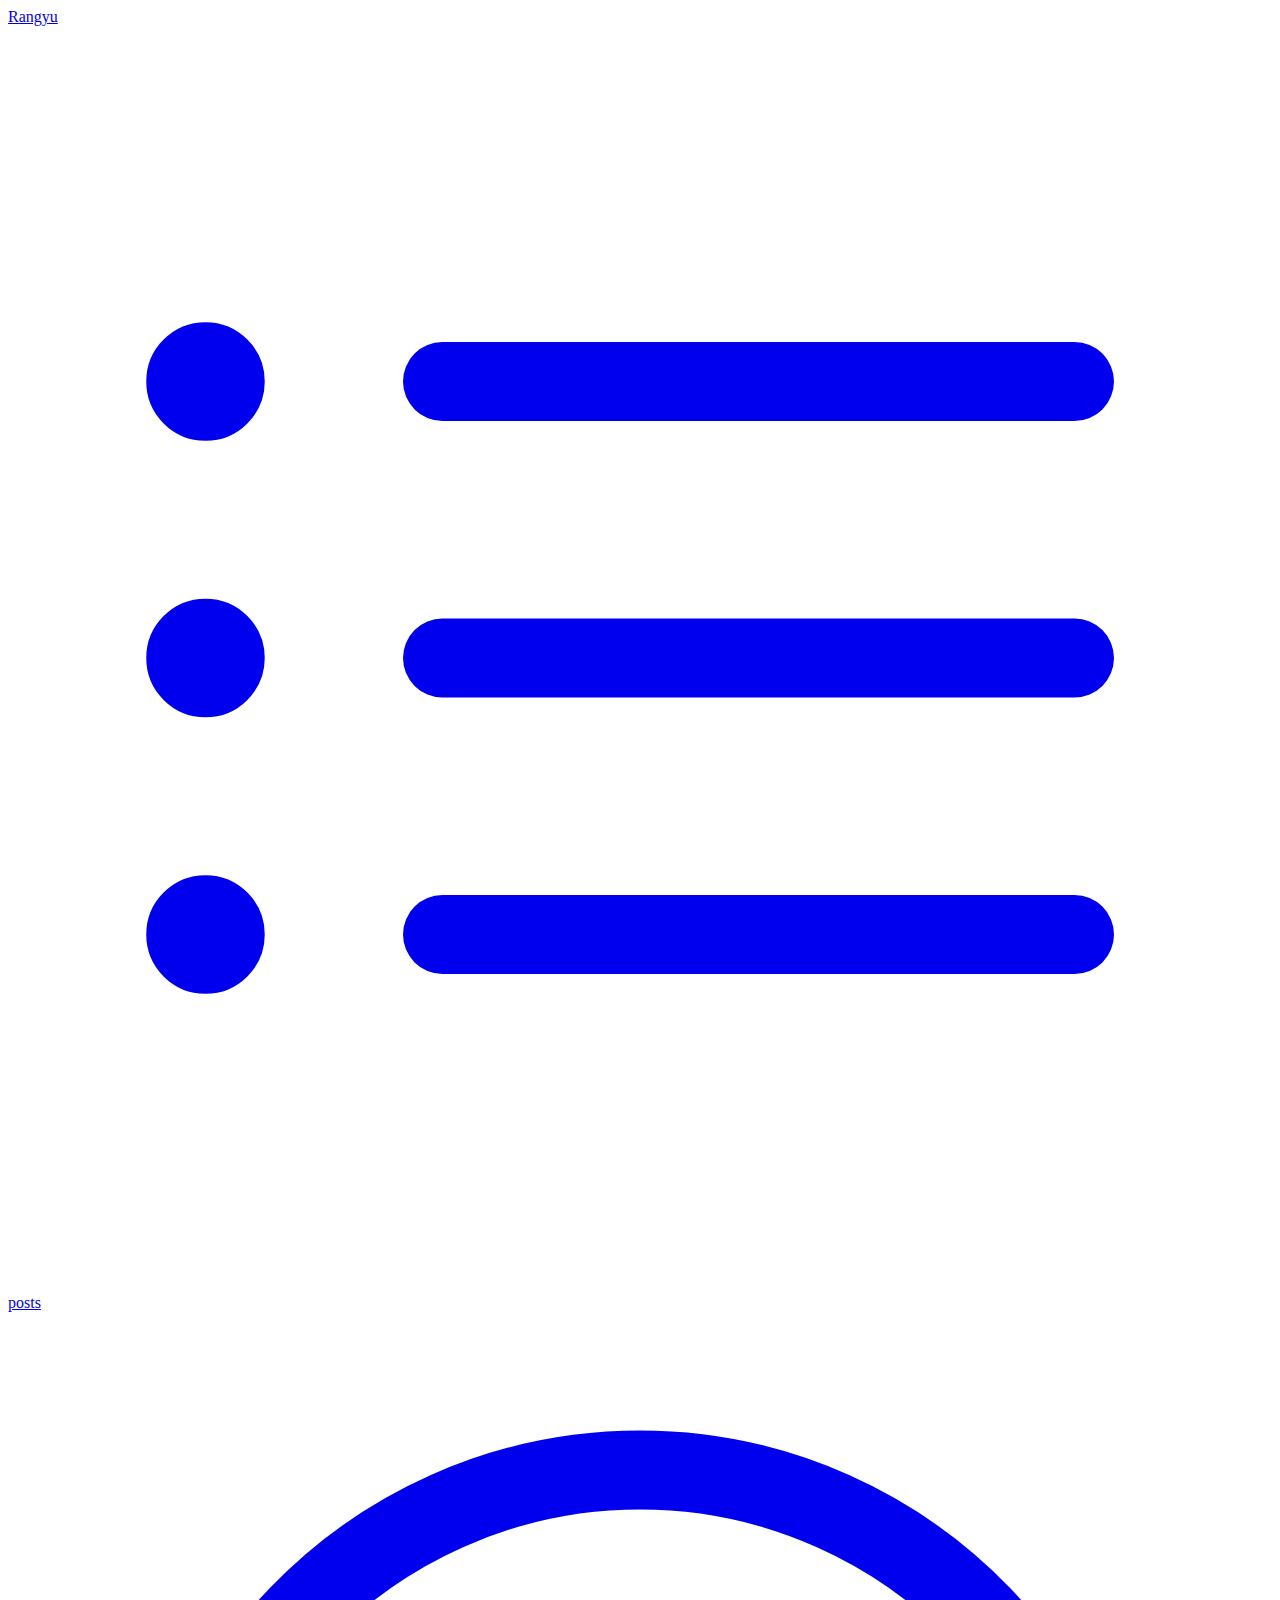
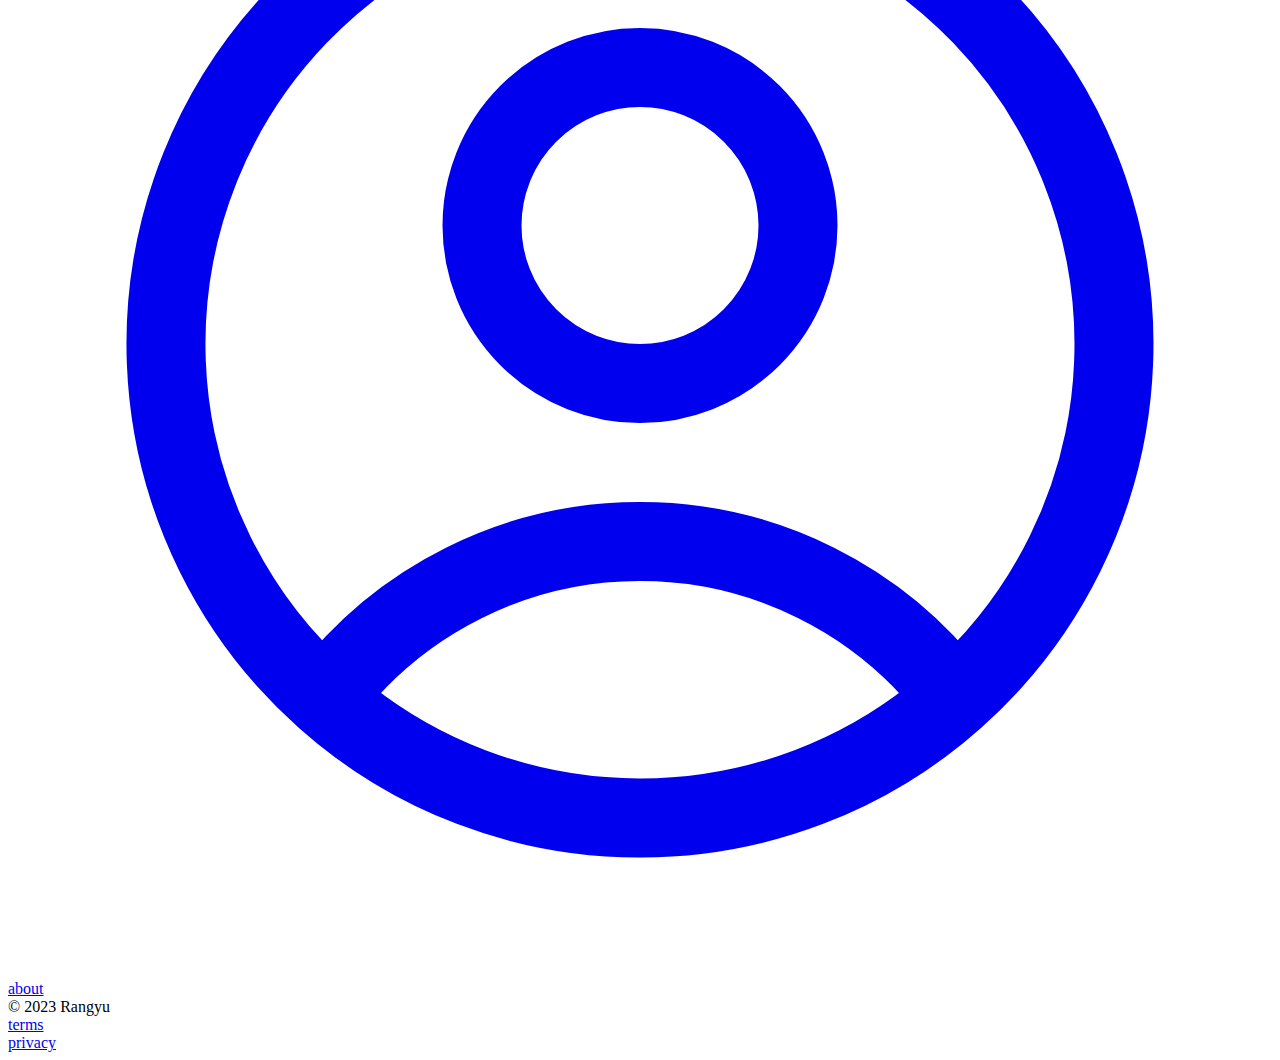
==== commit 53378db0: "수정" ====
--- a/index.html
+++ b/index.html
@@ -1 +1 @@
-<!DOCTYPE html><html><head><meta charSet="utf-8"/><meta name="viewport" content="width=device-width"/><meta name="next-head-count" content="2"/><link rel="preload" href="/next/static/css/d688c58c53e2a4ed.css" as="style"/><link rel="stylesheet" href="/next/static/css/d688c58c53e2a4ed.css" data-n-g=""/><noscript data-n-css=""></noscript><script defer="" nomodule="" src="/next/static/chunks/polyfills-c67a75d1b6f99dc8.js"></script><script src="/next/static/chunks/webpack-cc9c69bc14c8e1bc.js" defer=""></script><script src="/next/static/chunks/framework-09a2284fdc01dc36.js" defer=""></script><script src="/next/static/chunks/main-017a64f48d901a37.js" defer=""></script><script src="/next/static/chunks/pages/_app-620102ba3a9296b8.js" defer=""></script><script src="/next/static/chunks/966-f48ead284342e76c.js" defer=""></script><script src="/next/static/chunks/pages/index-01b92166d955e9c8.js" defer=""></script><script src="/next/static/XmAmIe8VBtLkZQIEN5JxR/_buildManifest.js" defer=""></script><script src="/next/static/XmAmIe8VBtLkZQIEN5JxR/_ssgManifest.js" defer=""></script></head><body><div id="__next"><div class="w-full min-h-screen flex flex-col"><div class="sticky top-0 z-40 w-full border-b h-[60px] sm:h-[80px] px-6 sm:px-8 backdrop-blur-md bg-white/90"><div class="cursor-pointer flex space-x-3 h-full items-center"><div class=" bg-rose-400 h-[30px] w-[30px] rounded-lg shrink-0 flex items-center justify-center"><span class="text-white text-lg font-extrabold">R</span></div><div class="font-bold text-xl sm:text-2xl ">Rassom</div></div></div><div class="flex-grow"><div class="sm:py-16 sm:px-8"><div class="w-full mx-auto max-w-5xl"><article class="flex flex-col 2xl:flex-row w-full"><div class="hidden 2xl:block 2xl:w-[200px] 2xl:shrink-0 pt-10"><div class="text-stone-500 text-sm">December 18, 2021</div></div><div class="sm:border-l border-stne-300"><div class="flex flex-col hover:bg-rose-50 cursor-pointer hover:bg-opacity-50 sm:rounded-2xl px-6 py-2 space-y-2 sm:space-y-3 sm:ml-6 2xl:ml-8 my-4"><div class="text-stone-500 text-sm block 2xl:hidden pt-2">December 18, 2021</div><h2 class="text-lg 2xl:text-xl font-bold">Effortless Typography, Even in Dark Mode</h2><div class="text-stone-500">Today we’re announcing the next version of the Tailwind CSS Typography plugin, which brings easy dark mode support, a brand new customization API, and the not-prose class I wasn’t sure we’d ever figure out how to support.</div><div class="py-2"><div class="text-rose-400 text-sm "><div class="flex space-x-2 items-center"><div class="font-semibold">Read More</div><svg xmlns="http://www.w3.org/2000/svg" viewBox="0 0 20 20" fill="currentColor" aria-hidden="true" class="h-3 w-3"><path fill-rule="evenodd" d="M7.21 14.77a.75.75 0 01.02-1.06L11.168 10 7.23 6.29a.75.75 0 111.04-1.08l4.5 4.25a.75.75 0 010 1.08l-4.5 4.25a.75.75 0 01-1.06-.02z" clip-rule="evenodd"></path></svg></div></div></div></div></div></article><article class="flex flex-col 2xl:flex-row w-full"><div class="hidden 2xl:block 2xl:w-[200px] 2xl:shrink-0 pt-10"><div class="text-stone-500 text-sm">December 18, 2021</div></div><div class="sm:border-l border-stne-300"><div class="flex flex-col hover:bg-rose-50 cursor-pointer hover:bg-opacity-50 sm:rounded-2xl px-6 py-2 space-y-2 sm:space-y-3 sm:ml-6 2xl:ml-8 my-4"><div class="text-stone-500 text-sm block 2xl:hidden pt-2">December 18, 2021</div><h2 class="text-lg 2xl:text-xl font-bold">Effortless Typography, Even in Dark Mode</h2><div class="text-stone-500">Today we’re announcing the next version of the Tailwind CSS Typography plugin, which brings easy dark mode support, a brand new customization API, and the not-prose class I wasn’t sure we’d ever figure out how to support.</div><div class="py-2"><div class="text-rose-400 text-sm "><div class="flex space-x-2 items-center"><div class="font-semibold">Read More</div><svg xmlns="http://www.w3.org/2000/svg" viewBox="0 0 20 20" fill="currentColor" aria-hidden="true" class="h-3 w-3"><path fill-rule="evenodd" d="M7.21 14.77a.75.75 0 01.02-1.06L11.168 10 7.23 6.29a.75.75 0 111.04-1.08l4.5 4.25a.75.75 0 010 1.08l-4.5 4.25a.75.75 0 01-1.06-.02z" clip-rule="evenodd"></path></svg></div></div></div></div></div></article><article class="flex flex-col 2xl:flex-row w-full"><div class="hidden 2xl:block 2xl:w-[200px] 2xl:shrink-0 pt-10"><div class="text-stone-500 text-sm">December 18, 2021</div></div><div class="sm:border-l border-stne-300"><div class="flex flex-col hover:bg-rose-50 cursor-pointer hover:bg-opacity-50 sm:rounded-2xl px-6 py-2 space-y-2 sm:space-y-3 sm:ml-6 2xl:ml-8 my-4"><div class="text-stone-500 text-sm block 2xl:hidden pt-2">December 18, 2021</div><h2 class="text-lg 2xl:text-xl font-bold">Effortless Typography, Even in Dark Mode</h2><div class="text-stone-500">Today we’re announcing the next version of the Tailwind CSS Typography plugin, which brings easy dark mode support, a brand new customization API, and the not-prose class I wasn’t sure we’d ever figure out how to support.</div><div class="py-2"><div class="text-rose-400 text-sm "><div class="flex space-x-2 items-center"><div class="font-semibold">Read More</div><svg xmlns="http://www.w3.org/2000/svg" viewBox="0 0 20 20" fill="currentColor" aria-hidden="true" class="h-3 w-3"><path fill-rule="evenodd" d="M7.21 14.77a.75.75 0 01.02-1.06L11.168 10 7.23 6.29a.75.75 0 111.04-1.08l4.5 4.25a.75.75 0 010 1.08l-4.5 4.25a.75.75 0 01-1.06-.02z" clip-rule="evenodd"></path></svg></div></div></div></div></div></article><article class="flex flex-col 2xl:flex-row w-full"><div class="hidden 2xl:block 2xl:w-[200px] 2xl:shrink-0 pt-10"><div class="text-stone-500 text-sm">December 18, 2021</div></div><div class="sm:border-l border-stne-300"><div class="flex flex-col hover:bg-rose-50 cursor-pointer hover:bg-opacity-50 sm:rounded-2xl px-6 py-2 space-y-2 sm:space-y-3 sm:ml-6 2xl:ml-8 my-4"><div class="text-stone-500 text-sm block 2xl:hidden pt-2">December 18, 2021</div><h2 class="text-lg 2xl:text-xl font-bold">Effortless Typography, Even in Dark Mode</h2><div class="text-stone-500">Today we’re announcing the next version of the Tailwind CSS Typography plugin, which brings easy dark mode support, a brand new customization API, and the not-prose class I wasn’t sure we’d ever figure out how to support.</div><div class="py-2"><div class="text-rose-400 text-sm "><div class="flex space-x-2 items-center"><div class="font-semibold">Read More</div><svg xmlns="http://www.w3.org/2000/svg" viewBox="0 0 20 20" fill="currentColor" aria-hidden="true" class="h-3 w-3"><path fill-rule="evenodd" d="M7.21 14.77a.75.75 0 01.02-1.06L11.168 10 7.23 6.29a.75.75 0 111.04-1.08l4.5 4.25a.75.75 0 010 1.08l-4.5 4.25a.75.75 0 01-1.06-.02z" clip-rule="evenodd"></path></svg></div></div></div></div></div></article><article class="flex flex-col 2xl:flex-row w-full"><div class="hidden 2xl:block 2xl:w-[200px] 2xl:shrink-0 pt-10"><div class="text-stone-500 text-sm">December 18, 2021</div></div><div class="sm:border-l border-stne-300"><div class="flex flex-col hover:bg-rose-50 cursor-pointer hover:bg-opacity-50 sm:rounded-2xl px-6 py-2 space-y-2 sm:space-y-3 sm:ml-6 2xl:ml-8 my-4"><div class="text-stone-500 text-sm block 2xl:hidden pt-2">December 18, 2021</div><h2 class="text-lg 2xl:text-xl font-bold">Effortless Typography, Even in Dark Mode</h2><div class="text-stone-500">Today we’re announcing the next version of the Tailwind CSS Typography plugin, which brings easy dark mode support, a brand new customization API, and the not-prose class I wasn’t sure we’d ever figure out how to support.</div><div class="py-2"><div class="text-rose-400 text-sm "><div class="flex space-x-2 items-center"><div class="font-semibold">Read More</div><svg xmlns="http://www.w3.org/2000/svg" viewBox="0 0 20 20" fill="currentColor" aria-hidden="true" class="h-3 w-3"><path fill-rule="evenodd" d="M7.21 14.77a.75.75 0 01.02-1.06L11.168 10 7.23 6.29a.75.75 0 111.04-1.08l4.5 4.25a.75.75 0 010 1.08l-4.5 4.25a.75.75 0 01-1.06-.02z" clip-rule="evenodd"></path></svg></div></div></div></div></div></article><article class="flex flex-col 2xl:flex-row w-full"><div class="hidden 2xl:block 2xl:w-[200px] 2xl:shrink-0 pt-10"><div class="text-stone-500 text-sm">December 18, 2021</div></div><div class="sm:border-l border-stne-300"><div class="flex flex-col hover:bg-rose-50 cursor-pointer hover:bg-opacity-50 sm:rounded-2xl px-6 py-2 space-y-2 sm:space-y-3 sm:ml-6 2xl:ml-8 my-4"><div class="text-stone-500 text-sm block 2xl:hidden pt-2">December 18, 2021</div><h2 class="text-lg 2xl:text-xl font-bold">Effortless Typography, Even in Dark Mode</h2><div class="text-stone-500">Today we’re announcing the next version of the Tailwind CSS Typography plugin, which brings easy dark mode support, a brand new customization API, and the not-prose class I wasn’t sure we’d ever figure out how to support.</div><div class="py-2"><div class="text-rose-400 text-sm "><div class="flex space-x-2 items-center"><div class="font-semibold">Read More</div><svg xmlns="http://www.w3.org/2000/svg" viewBox="0 0 20 20" fill="currentColor" aria-hidden="true" class="h-3 w-3"><path fill-rule="evenodd" d="M7.21 14.77a.75.75 0 01.02-1.06L11.168 10 7.23 6.29a.75.75 0 111.04-1.08l4.5 4.25a.75.75 0 010 1.08l-4.5 4.25a.75.75 0 01-1.06-.02z" clip-rule="evenodd"></path></svg></div></div></div></div></div></article><article class="flex flex-col 2xl:flex-row w-full"><div class="hidden 2xl:block 2xl:w-[200px] 2xl:shrink-0 pt-10"><div class="text-stone-500 text-sm">December 18, 2021</div></div><div class="sm:border-l border-stne-300"><div class="flex flex-col hover:bg-rose-50 cursor-pointer hover:bg-opacity-50 sm:rounded-2xl px-6 py-2 space-y-2 sm:space-y-3 sm:ml-6 2xl:ml-8 my-4"><div class="text-stone-500 text-sm block 2xl:hidden pt-2">December 18, 2021</div><h2 class="text-lg 2xl:text-xl font-bold">Effortless Typography, Even in Dark Mode</h2><div class="text-stone-500">Today we’re announcing the next version of the Tailwind CSS Typography plugin, which brings easy dark mode support, a brand new customization API, and the not-prose class I wasn’t sure we’d ever figure out how to support.</div><div class="py-2"><div class="text-rose-400 text-sm "><div class="flex space-x-2 items-center"><div class="font-semibold">Read More</div><svg xmlns="http://www.w3.org/2000/svg" viewBox="0 0 20 20" fill="currentColor" aria-hidden="true" class="h-3 w-3"><path fill-rule="evenodd" d="M7.21 14.77a.75.75 0 01.02-1.06L11.168 10 7.23 6.29a.75.75 0 111.04-1.08l4.5 4.25a.75.75 0 010 1.08l-4.5 4.25a.75.75 0 01-1.06-.02z" clip-rule="evenodd"></path></svg></div></div></div></div></div></article></div></div></div><div class="w-full border-t h-[60px] sm:h-[80px] px-6 sm:px-8"><div class="flex h-full items-center "><div class="text-stone-500 text-sm">© 2022 rassom</div></div></div></div></div><script id="__NEXT_DATA__" type="application/json">{"props":{"pageProps":{}},"page":"/","query":{},"buildId":"XmAmIe8VBtLkZQIEN5JxR","nextExport":true,"autoExport":true,"isFallback":false,"scriptLoader":[]}</script></body></html>+<!DOCTYPE html><html><head><meta charSet="utf-8"/><meta name="viewport" content="width=device-width"/><meta name="description" content="Generated by create next app"/><link rel="icon" href="/favicon.ico"/><title>undefined - 랑유</title><meta name="robots" content="index,follow"/><meta property="og:title" content="undefined - 랑유"/><meta name="next-head-count" content="7"/><link rel="preload" href="/_next/static/css/56a24065ea1bf4ea.css" as="style"/><link rel="stylesheet" href="/_next/static/css/56a24065ea1bf4ea.css" data-n-g=""/><noscript data-n-css=""></noscript><script defer="" nomodule="" src="/_next/static/chunks/polyfills-c67a75d1b6f99dc8.js"></script><script src="/_next/static/chunks/webpack-38cee4c0e358b1a3.js" defer=""></script><script src="/_next/static/chunks/framework-ad45764ecfcae9e5.js" defer=""></script><script src="/_next/static/chunks/main-010ff0b6bbe5ac8f.js" defer=""></script><script src="/_next/static/chunks/pages/_app-f00d150628355e56.js" defer=""></script><script src="/_next/static/chunks/75fc9c18-0cf132890bf6dedc.js" defer=""></script><script src="/_next/static/chunks/573-a0dc61dfbb06bdf2.js" defer=""></script><script src="/_next/static/chunks/962-928f00e96c7e6162.js" defer=""></script><script src="/_next/static/chunks/543-ee1828c5dd33f2bd.js" defer=""></script><script src="/_next/static/chunks/133-849550b657c01c16.js" defer=""></script><script src="/_next/static/chunks/pages/index-a38b1cffd6ca73b8.js" defer=""></script><script src="/_next/static/VFo6hhScUXDxtCHXIZCQR/_buildManifest.js" defer=""></script><script src="/_next/static/VFo6hhScUXDxtCHXIZCQR/_ssgManifest.js" defer=""></script></head><body><div id="__next"><div class="w-full min-h-screen"><header class="border-b border-stone-300"><div class="mx-auto w-full max-w-screen-lg"><div class="h-[60px] flex-between px-4"><a href="/"><div class="font-extrabold text-2xl">Rangyu</div></a><div class="flex space-x-4 sm:space-x-8"><a href="/posts"><div class="cursor-pointer flex space-x-2 font-semibold hover:text-indigo-600"><svg xmlns="http://www.w3.org/2000/svg" fill="none" viewBox="0 0 24 24" stroke-width="1.5" stroke="currentColor" aria-hidden="true" class="h-6 w-6"><path stroke-linecap="round" stroke-linejoin="round" d="M8.25 6.75h12M8.25 12h12m-12 5.25h12M3.75 6.75h.007v.008H3.75V6.75zm.375 0a.375.375 0 11-.75 0 .375.375 0 01.75 0zM3.75 12h.007v.008H3.75V12zm.375 0a.375.375 0 11-.75 0 .375.375 0 01.75 0zm-.375 5.25h.007v.008H3.75v-.008zm.375 0a.375.375 0 11-.75 0 .375.375 0 01.75 0z"></path></svg><span class="hidden sm:block">posts</span></div></a><a href="/about"><div class="cursor-pointer flex space-x-2 font-semibold hover:text-indigo-600"><svg xmlns="http://www.w3.org/2000/svg" fill="none" viewBox="0 0 24 24" stroke-width="1.5" stroke="currentColor" aria-hidden="true" class="h-6 w-6"><path stroke-linecap="round" stroke-linejoin="round" d="M17.982 18.725A7.488 7.488 0 0012 15.75a7.488 7.488 0 00-5.982 2.975m11.963 0a9 9 0 10-11.963 0m11.963 0A8.966 8.966 0 0112 21a8.966 8.966 0 01-5.982-2.275M15 9.75a3 3 0 11-6 0 3 3 0 016 0z"></path></svg><span class="hidden sm:block">about</span></div></a></div></div></div></header><div><div class="mx-auto w-full max-w-screen-lg"><article class="px-4 sm:px-16 lg:px-24"><div class="flex-col-left sm:flex-col-center space-y-2 sm:space-y-6 border-b py-4 sm:py-8 lg:py-16 mb-4 sm:mb-8 lg:mb-16 "></div><div class="page-content"><div class="page-content flex-col-left space-y-4"></div></div><div class="pb-4 sm:pb-8 lg:pb-16"><div class="flex justify-between text-indigo-500 hover:text-indigo-600 -mx-4 py-4"><span></span><span></span></div></div></article></div></div><footer class="border-t border-stone-300"><div class="mx-auto w-full max-w-screen-lg"><div class="text-stone-500 text-sm py-4 sm:py-8 px-4 flex-between"><div>© 2023 Rangyu</div><div class="flex-left space-x-4"><a href="/terms"><div class="hover:underline hover:text-stone-600">terms</div></a><a href="/privacy"><div class="hover:underline hover:text-stone-600">privacy</div></a></div></div></div></footer></div></div><script id="__NEXT_DATA__" type="application/json">{"props":{"pageProps":{}},"page":"/","query":{},"buildId":"VFo6hhScUXDxtCHXIZCQR","nextExport":true,"autoExport":true,"isFallback":false,"scriptLoader":[]}</script></body></html>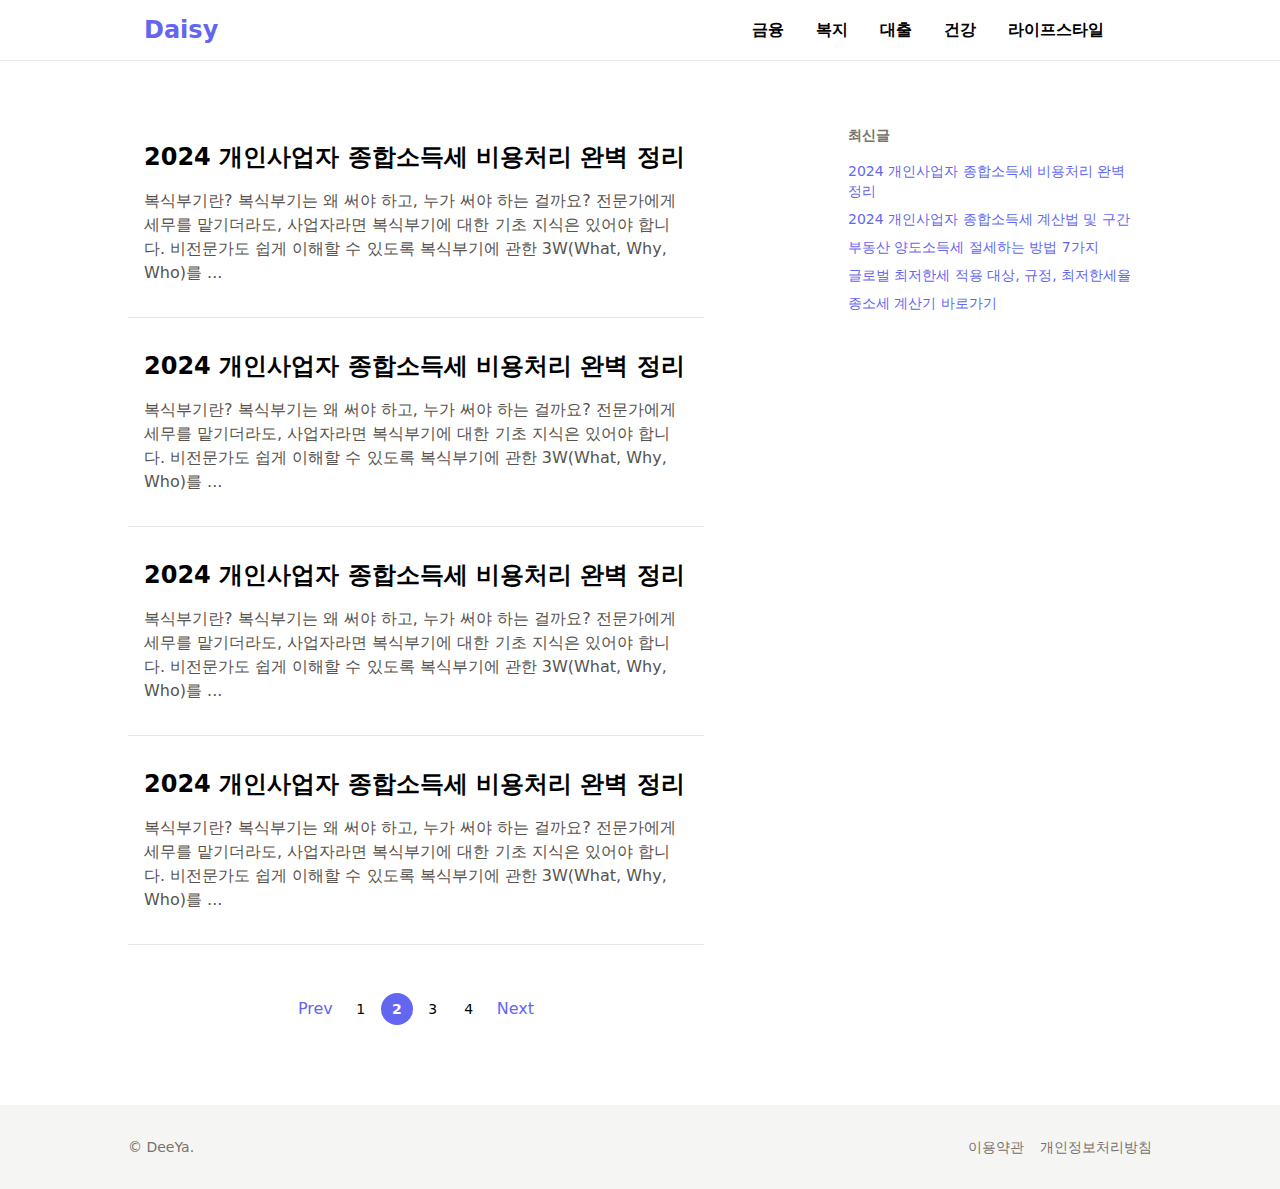
==== commit 5af2c8f8: "수정" ====
--- a/index.html
+++ b/index.html
@@ -1 +1,13 @@
-<!DOCTYPE html><html><head><meta charSet="utf-8"/><meta name="viewport" content="width=device-width"/><meta name="description" content="Generated by create next app"/><link rel="icon" href="/favicon.ico"/><title>undefined - 랑유</title><meta name="robots" content="index,follow"/><meta property="og:title" content="undefined - 랑유"/><meta name="next-head-count" content="7"/><link rel="preload" href="/_next/static/css/56a24065ea1bf4ea.css" as="style"/><link rel="stylesheet" href="/_next/static/css/56a24065ea1bf4ea.css" data-n-g=""/><noscript data-n-css=""></noscript><script defer="" nomodule="" src="/_next/static/chunks/polyfills-c67a75d1b6f99dc8.js"></script><script src="/_next/static/chunks/webpack-38cee4c0e358b1a3.js" defer=""></script><script src="/_next/static/chunks/framework-ad45764ecfcae9e5.js" defer=""></script><script src="/_next/static/chunks/main-010ff0b6bbe5ac8f.js" defer=""></script><script src="/_next/static/chunks/pages/_app-f00d150628355e56.js" defer=""></script><script src="/_next/static/chunks/75fc9c18-0cf132890bf6dedc.js" defer=""></script><script src="/_next/static/chunks/573-a0dc61dfbb06bdf2.js" defer=""></script><script src="/_next/static/chunks/962-928f00e96c7e6162.js" defer=""></script><script src="/_next/static/chunks/543-ee1828c5dd33f2bd.js" defer=""></script><script src="/_next/static/chunks/133-849550b657c01c16.js" defer=""></script><script src="/_next/static/chunks/pages/index-a38b1cffd6ca73b8.js" defer=""></script><script src="/_next/static/VFo6hhScUXDxtCHXIZCQR/_buildManifest.js" defer=""></script><script src="/_next/static/VFo6hhScUXDxtCHXIZCQR/_ssgManifest.js" defer=""></script></head><body><div id="__next"><div class="w-full min-h-screen"><header class="border-b border-stone-300"><div class="mx-auto w-full max-w-screen-lg"><div class="h-[60px] flex-between px-4"><a href="/"><div class="font-extrabold text-2xl">Rangyu</div></a><div class="flex space-x-4 sm:space-x-8"><a href="/posts"><div class="cursor-pointer flex space-x-2 font-semibold hover:text-indigo-600"><svg xmlns="http://www.w3.org/2000/svg" fill="none" viewBox="0 0 24 24" stroke-width="1.5" stroke="currentColor" aria-hidden="true" class="h-6 w-6"><path stroke-linecap="round" stroke-linejoin="round" d="M8.25 6.75h12M8.25 12h12m-12 5.25h12M3.75 6.75h.007v.008H3.75V6.75zm.375 0a.375.375 0 11-.75 0 .375.375 0 01.75 0zM3.75 12h.007v.008H3.75V12zm.375 0a.375.375 0 11-.75 0 .375.375 0 01.75 0zm-.375 5.25h.007v.008H3.75v-.008zm.375 0a.375.375 0 11-.75 0 .375.375 0 01.75 0z"></path></svg><span class="hidden sm:block">posts</span></div></a><a href="/about"><div class="cursor-pointer flex space-x-2 font-semibold hover:text-indigo-600"><svg xmlns="http://www.w3.org/2000/svg" fill="none" viewBox="0 0 24 24" stroke-width="1.5" stroke="currentColor" aria-hidden="true" class="h-6 w-6"><path stroke-linecap="round" stroke-linejoin="round" d="M17.982 18.725A7.488 7.488 0 0012 15.75a7.488 7.488 0 00-5.982 2.975m11.963 0a9 9 0 10-11.963 0m11.963 0A8.966 8.966 0 0112 21a8.966 8.966 0 01-5.982-2.275M15 9.75a3 3 0 11-6 0 3 3 0 016 0z"></path></svg><span class="hidden sm:block">about</span></div></a></div></div></div></header><div><div class="mx-auto w-full max-w-screen-lg"><article class="px-4 sm:px-16 lg:px-24"><div class="flex-col-left sm:flex-col-center space-y-2 sm:space-y-6 border-b py-4 sm:py-8 lg:py-16 mb-4 sm:mb-8 lg:mb-16 "></div><div class="page-content"><div class="page-content flex-col-left space-y-4"></div></div><div class="pb-4 sm:pb-8 lg:pb-16"><div class="flex justify-between text-indigo-500 hover:text-indigo-600 -mx-4 py-4"><span></span><span></span></div></div></article></div></div><footer class="border-t border-stone-300"><div class="mx-auto w-full max-w-screen-lg"><div class="text-stone-500 text-sm py-4 sm:py-8 px-4 flex-between"><div>© 2023 Rangyu</div><div class="flex-left space-x-4"><a href="/terms"><div class="hover:underline hover:text-stone-600">terms</div></a><a href="/privacy"><div class="hover:underline hover:text-stone-600">privacy</div></a></div></div></div></footer></div></div><script id="__NEXT_DATA__" type="application/json">{"props":{"pageProps":{}},"page":"/","query":{},"buildId":"VFo6hhScUXDxtCHXIZCQR","nextExport":true,"autoExport":true,"isFallback":false,"scriptLoader":[]}</script></body></html>+<!DOCTYPE html><html lang="ko"><head><meta charSet="utf-8"/><meta name="viewport" content="width=device-width"/><meta name="next-head-count" content="2"/><link rel="preload" href="/_next/static/css/304ceec37c48d5c5.css" as="style"/><link rel="stylesheet" href="/_next/static/css/304ceec37c48d5c5.css" data-n-g=""/><noscript data-n-css=""></noscript><script defer="" nomodule="" src="/_next/static/chunks/polyfills-42372ed130431b0a.js"></script><script src="/_next/static/chunks/webpack-8c0202d61bc61a66.js" defer=""></script><script src="/_next/static/chunks/framework-e9c2361246278a7b.js" defer=""></script><script src="/_next/static/chunks/main-d4c2fb8555c5ac5d.js" defer=""></script><script src="/_next/static/chunks/pages/_app-732d80ee2746bba7.js" defer=""></script><script src="/_next/static/chunks/664-0ae4fa97b8c49a34.js" defer=""></script><script src="/_next/static/chunks/pages/index-5ee89212ca973d80.js" defer=""></script><script src="/_next/static/NgVxbbPV1MhmPKlqHzTep/_buildManifest.js" defer=""></script><script src="/_next/static/NgVxbbPV1MhmPKlqHzTep/_ssgManifest.js" defer=""></script></head><body class="antialiased"><div id="__next"><div class="min-h-screen w-full flex flex-col"><div class="border-b sticky top-0 z-10 bg-white"><div class="mx-auto max-w-5xl w-full"><div class="flex  px-4 h-[60px] items-center flex-between"><a href="/"><div class="font-extrabold text-2xl text-indigo-500">Daisy</div></a><div class="hidden md:block"><div class="flex space-x-8 mr-8 font-bold"><a href="/finance/"><div class="hover:text-indigo-500">금융</div></a><a href="/finance/"><div class="hover:text-indigo-500">복지</div></a><a href="/loan/"><div class="hover:text-indigo-500">대출</div></a><a href="/health/"><div class="hover:text-indigo-500">건강</div></a><a href="/lifestyle/"><div class="hover:text-indigo-500">라이프스타일</div></a></div></div><div class="block md:hidden"><div class="cursor-pointer hover:bg-stone-200 rounded-lg h-[40px] w-[40px] flex-center"><svg xmlns="http://www.w3.org/2000/svg" fill="none" viewBox="0 0 24 24" stroke-width="1.5" stroke="currentColor" class="w-6 h-6"><path stroke-linecap="round" stroke-linejoin="round" d="M3.75 6.75h16.5M3.75 12h16.5m-16.5 5.25H12"></path></svg></div></div></div></div></div><div class="flex-grow"><div class="mx-auto max-w-5xl w-full"><div class="flex flex-col md:flex-row md:space-x-32"><div class="flex-grow"><div class="flex flex-col py-4 md:py-16"><a href="/1/"><div class="border-b md:mb-4 md:pb-4"><div class="p-4 md:rounded-lg hover:bg-indigo-50 flex flex-col space-y-4"><div class="font-semibold text-xl md:text-2xl">2024 개인사업자 종합소득세 비용처리 완벽 정리</div><div class="text-stone-600 text-sm md:text-base">복식부기란? 복식부기는 왜 써야 하고, 누가 써야 하는 걸까요? 전문가에게
+        세무를 맡기더라도, 사업자라면 복식부기에 대한 기초 지식은 있어야 합니다.
+        비전문가도 쉽게 이해할 수 있도록 복식부기에 관한 3W(What, Why, Who)를
+  ...</div></div></div></a><a href="/1/"><div class="border-b md:mb-4 md:pb-4"><div class="p-4 md:rounded-lg hover:bg-indigo-50 flex flex-col space-y-4"><div class="font-semibold text-xl md:text-2xl">2024 개인사업자 종합소득세 비용처리 완벽 정리</div><div class="text-stone-600 text-sm md:text-base">복식부기란? 복식부기는 왜 써야 하고, 누가 써야 하는 걸까요? 전문가에게
+        세무를 맡기더라도, 사업자라면 복식부기에 대한 기초 지식은 있어야 합니다.
+        비전문가도 쉽게 이해할 수 있도록 복식부기에 관한 3W(What, Why, Who)를
+  ...</div></div></div></a><a href="/1/"><div class="border-b md:mb-4 md:pb-4"><div class="p-4 md:rounded-lg hover:bg-indigo-50 flex flex-col space-y-4"><div class="font-semibold text-xl md:text-2xl">2024 개인사업자 종합소득세 비용처리 완벽 정리</div><div class="text-stone-600 text-sm md:text-base">복식부기란? 복식부기는 왜 써야 하고, 누가 써야 하는 걸까요? 전문가에게
+        세무를 맡기더라도, 사업자라면 복식부기에 대한 기초 지식은 있어야 합니다.
+        비전문가도 쉽게 이해할 수 있도록 복식부기에 관한 3W(What, Why, Who)를
+  ...</div></div></div></a><a href="/1/"><div class="border-b md:mb-4 md:pb-4"><div class="p-4 md:rounded-lg hover:bg-indigo-50 flex flex-col space-y-4"><div class="font-semibold text-xl md:text-2xl">2024 개인사업자 종합소득세 비용처리 완벽 정리</div><div class="text-stone-600 text-sm md:text-base">복식부기란? 복식부기는 왜 써야 하고, 누가 써야 하는 걸까요? 전문가에게
+        세무를 맡기더라도, 사업자라면 복식부기에 대한 기초 지식은 있어야 합니다.
+        비전문가도 쉽게 이해할 수 있도록 복식부기에 관한 3W(What, Why, Who)를
+  ...</div></div></div></a><div class="justify-center flex space-x-1 px-4 pt-8 py-4 "><a href="/"><div class="hover:underline text-indigo-500 px-2 h-8 flex-center">Prev</div></a><a href="/"><div class="hover:bg-stone-200 rounded-full shrink-0 h-8 w-8 text-sm  flex-center"><span>1</span></div></a><a href="/"><div class="hover:bg-stone-200 rounded-full shrink-0 h-8 w-8 text-sm  flex-center bg-indigo-500 text-white font-semibold hover:bg-indigo-600 hover:text-white"><span>2</span></div></a><a href="/"><div class="hover:bg-stone-200 rounded-full shrink-0 h-8 w-8 text-sm  flex-center"><span>3</span></div></a><a href="/"><div class="hover:bg-stone-200 rounded-full shrink-0 h-8 w-8 text-sm  flex-center"><span>4</span></div></a><a href="/"><div class=" hover:underline text-indigo-500 px-2 h-8 flex-center">Next</div></a></div></div></div><div class="px-4 w-full md:w-[320px] shrink-0 md:my-16"><div class="pb-8"><div class="font-bold text-stone-500 mb-4 text-base md:text-sm">최신글</div><div class="flex flex-col space-y-2 text-indigo-500 text-base md:text-sm"><a href="/"><div class="hover:underline">2024 개인사업자 종합소득세 비용처리 완벽정리</div></a><a href="/"><div class="hover:underline">2024 개인사업자 종합소득세 계산법 및 구간</div></a><a href="/"><div class="hover:underline">부동산 양도소득세 절세하는 방법 7가지</div></a><a href="/"><div class="hover:underline">글로벌 최저한세 적용 대상, 규정, 최저한세율</div></a><a href="/"><div class="hover:underline">종소세 계산기 바로가기</div></a></div></div></div></div></div></div><div class="px-4 py-8 text-sm text-stone-500 bg-stone-100"><div class="mx-auto max-w-5xl w-full"><div class="md:flex-between flex-col md:flex-row space-y-2 md:space-y-0"><div>© DeeYa.<span class="inline-block md:hidden">All rights reserved.</span></div><div class="flex space-x-4"><a href="/terms/"><div class="hover:underline">이용약관</div></a><a href="/privacy/"><div class="hover:underline">개인정보처리방침</div></a></div></div></div></div></div></div><script id="__NEXT_DATA__" type="application/json">{"props":{"pageProps":{}},"page":"/","query":{},"buildId":"NgVxbbPV1MhmPKlqHzTep","nextExport":true,"autoExport":true,"isFallback":false,"scriptLoader":[]}</script></body></html>--- a/_next/static/css/304ceec37c48d5c5.css
+++ b/_next/static/css/304ceec37c48d5c5.css
@@ -0,0 +1,4 @@
+*,:after,:before{--tw-border-spacing-x:0;--tw-border-spacing-y:0;--tw-translate-x:0;--tw-translate-y:0;--tw-rotate:0;--tw-skew-x:0;--tw-skew-y:0;--tw-scale-x:1;--tw-scale-y:1;--tw-pan-x: ;--tw-pan-y: ;--tw-pinch-zoom: ;--tw-scroll-snap-strictness:proximity;--tw-gradient-from-position: ;--tw-gradient-via-position: ;--tw-gradient-to-position: ;--tw-ordinal: ;--tw-slashed-zero: ;--tw-numeric-figure: ;--tw-numeric-spacing: ;--tw-numeric-fraction: ;--tw-ring-inset: ;--tw-ring-offset-width:0px;--tw-ring-offset-color:#fff;--tw-ring-color:rgba(59,130,246,.5);--tw-ring-offset-shadow:0 0 #0000;--tw-ring-shadow:0 0 #0000;--tw-shadow:0 0 #0000;--tw-shadow-colored:0 0 #0000;--tw-blur: ;--tw-brightness: ;--tw-contrast: ;--tw-grayscale: ;--tw-hue-rotate: ;--tw-invert: ;--tw-saturate: ;--tw-sepia: ;--tw-drop-shadow: ;--tw-backdrop-blur: ;--tw-backdrop-brightness: ;--tw-backdrop-contrast: ;--tw-backdrop-grayscale: ;--tw-backdrop-hue-rotate: ;--tw-backdrop-invert: ;--tw-backdrop-opacity: ;--tw-backdrop-saturate: ;--tw-backdrop-sepia: ;--tw-contain-size: ;--tw-contain-layout: ;--tw-contain-paint: ;--tw-contain-style: }::backdrop{--tw-border-spacing-x:0;--tw-border-spacing-y:0;--tw-translate-x:0;--tw-translate-y:0;--tw-rotate:0;--tw-skew-x:0;--tw-skew-y:0;--tw-scale-x:1;--tw-scale-y:1;--tw-pan-x: ;--tw-pan-y: ;--tw-pinch-zoom: ;--tw-scroll-snap-strictness:proximity;--tw-gradient-from-position: ;--tw-gradient-via-position: ;--tw-gradient-to-position: ;--tw-ordinal: ;--tw-slashed-zero: ;--tw-numeric-figure: ;--tw-numeric-spacing: ;--tw-numeric-fraction: ;--tw-ring-inset: ;--tw-ring-offset-width:0px;--tw-ring-offset-color:#fff;--tw-ring-color:rgba(59,130,246,.5);--tw-ring-offset-shadow:0 0 #0000;--tw-ring-shadow:0 0 #0000;--tw-shadow:0 0 #0000;--tw-shadow-colored:0 0 #0000;--tw-blur: ;--tw-brightness: ;--tw-contrast: ;--tw-grayscale: ;--tw-hue-rotate: ;--tw-invert: ;--tw-saturate: ;--tw-sepia: ;--tw-drop-shadow: ;--tw-backdrop-blur: ;--tw-backdrop-brightness: ;--tw-backdrop-contrast: ;--tw-backdrop-grayscale: ;--tw-backdrop-hue-rotate: ;--tw-backdrop-invert: ;--tw-backdrop-opacity: ;--tw-backdrop-saturate: ;--tw-backdrop-sepia: ;--tw-contain-size: ;--tw-contain-layout: ;--tw-contain-paint: ;--tw-contain-style: }/*
+! tailwindcss v3.4.16 | MIT License | https://tailwindcss.com
+*/*,:after,:before{border:0 solid #e5e7eb}:after,:before{--tw-content:""}:host,html{line-height:1.5;-webkit-text-size-adjust:100%;-moz-tab-size:4;-o-tab-size:4;tab-size:4;font-family:ui-sans-serif,system-ui,sans-serif,Apple Color Emoji,Segoe UI Emoji,Segoe UI Symbol,Noto Color Emoji;font-feature-settings:normal;font-variation-settings:normal;-webkit-tap-highlight-color:transparent}body{margin:0;line-height:inherit}hr{height:0;color:inherit;border-top-width:1px}abbr:where([title]){-webkit-text-decoration:underline dotted;text-decoration:underline dotted}h1,h2,h3,h4,h5,h6{font-size:inherit;font-weight:inherit}a{color:inherit;text-decoration:inherit}b,strong{font-weight:bolder}code,kbd,pre,samp{font-family:ui-monospace,SFMono-Regular,Menlo,Monaco,Consolas,Liberation Mono,Courier New,monospace;font-feature-settings:normal;font-variation-settings:normal;font-size:1em}small{font-size:80%}sub,sup{font-size:75%;line-height:0;position:relative;vertical-align:baseline}sub{bottom:-.25em}sup{top:-.5em}table{text-indent:0;border-color:inherit;border-collapse:collapse}button,input,optgroup,select,textarea{font-family:inherit;font-feature-settings:inherit;font-variation-settings:inherit;font-size:100%;font-weight:inherit;line-height:inherit;letter-spacing:inherit;color:inherit;margin:0;padding:0}button,select{text-transform:none}button,input:where([type=button]),input:where([type=reset]),input:where([type=submit]){-webkit-appearance:button;background-color:transparent;background-image:none}:-moz-focusring{outline:auto}:-moz-ui-invalid{box-shadow:none}progress{vertical-align:baseline}::-webkit-inner-spin-button,::-webkit-outer-spin-button{height:auto}[type=search]{-webkit-appearance:textfield;outline-offset:-2px}::-webkit-search-decoration{-webkit-appearance:none}::-webkit-file-upload-button{-webkit-appearance:button;font:inherit}summary{display:list-item}blockquote,dd,dl,figure,h1,h2,h3,h4,h5,h6,hr,p,pre{margin:0}fieldset{margin:0}fieldset,legend{padding:0}menu,ol,ul{list-style:none;margin:0;padding:0}dialog{padding:0}textarea{resize:vertical}input::-moz-placeholder,textarea::-moz-placeholder{opacity:1;color:#9ca3af}input::placeholder,textarea::placeholder{opacity:1;color:#9ca3af}[role=button],button{cursor:pointer}:disabled{cursor:default}audio,canvas,embed,iframe,img,object,svg,video{display:block;vertical-align:middle}img,video{max-width:100%;height:auto}[hidden]:where(:not([hidden=until-found])){display:none}.flex-center{justify-content:center}.flex-center,.flex-left{display:flex;align-items:center}.flex-left{justify-content:flex-start}.flex-right{justify-content:flex-end}.flex-between,.flex-right{display:flex;align-items:center}.flex-between{justify-content:space-between}.cash-table .\!row,.cash-table .row{display:flex;width:100%;border-left-width:1px;font-size:.875rem;line-height:1.25rem}.cash-table .heads{display:flex;width:100%;border-left-width:1px;font-size:.75rem;line-height:1rem;font-weight:600;--tw-text-opacity:1;color:rgb(168 162 158/var(--tw-text-opacity,1))}.cash-table .heads .cell,.cash-table .heads .cell-lg{border-top-width:1px;text-align:center}.cash-table .heads .cell-last{min-width:60px;flex-grow:1;border-top-width:1px}.table .head{border-bottom-width:1px;padding:1rem}.post .code{position:relative;font-size:.875rem;line-height:1.25rem;outline:2px solid transparent;outline-offset:2px}.post #toc>.toc-title{margin-bottom:.5rem;font-size:1rem;line-height:1.5rem;font-weight:700}.post #toc>ul>li.h2{padding-left:1rem}.post #toc>ul>li.h3{padding-left:2rem}.post #toc>ul>li.h4{padding-left:3rem}.fixed{position:fixed}.absolute{position:absolute}.relative{position:relative}.sticky{position:sticky}.inset-0{inset:0}.bottom-0{bottom:0}.bottom-8{bottom:2rem}.left-0{left:0}.right-0{right:0}.right-8{right:2rem}.top-0{top:0}.top-\[61px\]{top:61px}.z-10{z-index:10}.mx-1{margin-left:.25rem;margin-right:.25rem}.mx-auto{margin-left:auto;margin-right:auto}.my-4{margin-top:1rem;margin-bottom:1rem}.-ml-1{margin-left:-.25rem}.-ml-\[1px\]{margin-left:-1px}.mb-1{margin-bottom:.25rem}.mb-2{margin-bottom:.5rem}.mb-3{margin-bottom:.75rem}.mb-4{margin-bottom:1rem}.mb-8{margin-bottom:2rem}.ml-1{margin-left:.25rem}.ml-2{margin-left:.5rem}.mr-4{margin-right:1rem}.mr-8{margin-right:2rem}.mt-1{margin-top:.25rem}.mt-2{margin-top:.5rem}.mt-4{margin-top:1rem}.mt-8{margin-top:2rem}.block{display:block}.inline-block{display:inline-block}.flex{display:flex}.table{display:table}.grid{display:grid}.hidden{display:none}.h-12{height:3rem}.h-2{height:.5rem}.h-3{height:.75rem}.h-4{height:1rem}.h-5{height:1.25rem}.h-6{height:1.5rem}.h-7{height:1.75rem}.h-8{height:2rem}.h-9{height:2.25rem}.h-\[138px\]{height:138px}.h-\[40px\]{height:40px}.h-\[44px\]{height:44px}.h-\[60px\]{height:60px}.h-\[calc\(100vh-213px\)\]{height:calc(100vh - 213px)}.h-full{height:100%}.min-h-full{min-height:100%}.min-h-screen{min-height:100vh}.w-12{width:3rem}.w-3{width:.75rem}.w-4{width:1rem}.w-5{width:1.25rem}.w-6{width:1.5rem}.w-8{width:2rem}.w-\[120px\]{width:120px}.w-\[200px\]{width:200px}.w-\[280px\]{width:280px}.w-\[40px\]{width:40px}.w-\[90px\]{width:90px}.w-full{width:100%}.w-screen{width:100vw}.max-w-3xl{max-width:48rem}.max-w-5xl{max-width:64rem}.max-w-full{max-width:100%}.max-w-xs{max-width:20rem}.shrink-0{flex-shrink:0}.flex-grow{flex-grow:1}.cursor-pointer{cursor:pointer}.select-none{-webkit-user-select:none;-moz-user-select:none;user-select:none}.resize-none{resize:none}.grid-cols-2{grid-template-columns:repeat(2,minmax(0,1fr))}.grid-cols-7{grid-template-columns:repeat(7,minmax(0,1fr))}.flex-col{flex-direction:column}.items-center{align-items:center}.justify-center{justify-content:center}.justify-between{justify-content:space-between}.gap-0{gap:0}.gap-4{gap:1rem}.space-x-1>:not([hidden])~:not([hidden]){--tw-space-x-reverse:0;margin-right:calc(.25rem * var(--tw-space-x-reverse));margin-left:calc(.25rem * calc(1 - var(--tw-space-x-reverse)))}.space-x-2>:not([hidden])~:not([hidden]){--tw-space-x-reverse:0;margin-right:calc(.5rem * var(--tw-space-x-reverse));margin-left:calc(.5rem * calc(1 - var(--tw-space-x-reverse)))}.space-x-3>:not([hidden])~:not([hidden]){--tw-space-x-reverse:0;margin-right:calc(.75rem * var(--tw-space-x-reverse));margin-left:calc(.75rem * calc(1 - var(--tw-space-x-reverse)))}.space-x-4>:not([hidden])~:not([hidden]){--tw-space-x-reverse:0;margin-right:calc(1rem * var(--tw-space-x-reverse));margin-left:calc(1rem * calc(1 - var(--tw-space-x-reverse)))}.space-x-6>:not([hidden])~:not([hidden]){--tw-space-x-reverse:0;margin-right:calc(1.5rem * var(--tw-space-x-reverse));margin-left:calc(1.5rem * calc(1 - var(--tw-space-x-reverse)))}.space-x-8>:not([hidden])~:not([hidden]){--tw-space-x-reverse:0;margin-right:calc(2rem * var(--tw-space-x-reverse));margin-left:calc(2rem * calc(1 - var(--tw-space-x-reverse)))}.space-y-1>:not([hidden])~:not([hidden]){--tw-space-y-reverse:0;margin-top:calc(.25rem * calc(1 - var(--tw-space-y-reverse)));margin-bottom:calc(.25rem * var(--tw-space-y-reverse))}.space-y-2>:not([hidden])~:not([hidden]){--tw-space-y-reverse:0;margin-top:calc(.5rem * calc(1 - var(--tw-space-y-reverse)));margin-bottom:calc(.5rem * var(--tw-space-y-reverse))}.space-y-4>:not([hidden])~:not([hidden]){--tw-space-y-reverse:0;margin-top:calc(1rem * calc(1 - var(--tw-space-y-reverse)));margin-bottom:calc(1rem * var(--tw-space-y-reverse))}.overflow-auto{overflow:auto}.overflow-hidden{overflow:hidden}.overflow-scroll{overflow:scroll}.overflow-x-auto{overflow-x:auto}.overflow-y-auto{overflow-y:auto}.truncate{overflow:hidden;white-space:nowrap}.text-ellipsis,.truncate{text-overflow:ellipsis}.whitespace-nowrap{white-space:nowrap}.break-words{overflow-wrap:break-word}.rounded{border-radius:.25rem}.rounded-full{border-radius:9999px}.rounded-lg{border-radius:.5rem}.rounded-md{border-radius:.375rem}.rounded-xl{border-radius:.75rem}.border{border-width:1px}.border-2{border-width:2px}.border-b{border-bottom-width:1px}.border-b-0{border-bottom-width:0}.border-l{border-left-width:1px}.border-l-4{border-left-width:4px}.border-r{border-right-width:1px}.border-t{border-top-width:1px}.border-t-0{border-top-width:0}.border-gray-300{--tw-border-opacity:1;border-color:rgb(209 213 219/var(--tw-border-opacity,1))}.border-indigo-100{--tw-border-opacity:1;border-color:rgb(224 231 255/var(--tw-border-opacity,1))}.border-indigo-500{--tw-border-opacity:1;border-color:rgb(99 102 241/var(--tw-border-opacity,1))}.border-mint-100{--tw-border-opacity:1;border-color:rgb(204 245 242/var(--tw-border-opacity,1))}.border-mint-500{--tw-border-opacity:1;border-color:rgb(43 183 172/var(--tw-border-opacity,1))}.border-pink-100{--tw-border-opacity:1;border-color:rgb(252 231 243/var(--tw-border-opacity,1))}.border-rose-100{--tw-border-opacity:1;border-color:rgb(255 228 230/var(--tw-border-opacity,1))}.border-stone-100{--tw-border-opacity:1;border-color:rgb(245 245 244/var(--tw-border-opacity,1))}.border-stone-200{--tw-border-opacity:1;border-color:rgb(231 229 228/var(--tw-border-opacity,1))}.border-white{--tw-border-opacity:1;border-color:rgb(255 255 255/var(--tw-border-opacity,1))}.bg-amber-100{--tw-bg-opacity:1;background-color:rgb(254 243 199/var(--tw-bg-opacity,1))}.bg-black\/25{background-color:rgba(0,0,0,.25)}.bg-blue-100{--tw-bg-opacity:1;background-color:rgb(219 234 254/var(--tw-bg-opacity,1))}.bg-cyan-100{--tw-bg-opacity:1;background-color:rgb(207 250 254/var(--tw-bg-opacity,1))}.bg-green-100{--tw-bg-opacity:1;background-color:rgb(220 252 231/var(--tw-bg-opacity,1))}.bg-indigo-100{--tw-bg-opacity:1;background-color:rgb(224 231 255/var(--tw-bg-opacity,1))}.bg-indigo-500{--tw-bg-opacity:1;background-color:rgb(99 102 241/var(--tw-bg-opacity,1))}.bg-lime-100{--tw-bg-opacity:1;background-color:rgb(236 252 203/var(--tw-bg-opacity,1))}.bg-mint-100{--tw-bg-opacity:1;background-color:rgb(204 245 242/var(--tw-bg-opacity,1))}.bg-mint-400{--tw-bg-opacity:1;background-color:rgb(48 213 200/var(--tw-bg-opacity,1))}.bg-mint-50{--tw-bg-opacity:1;background-color:rgb(230 250 248/var(--tw-bg-opacity,1))}.bg-mint-500{--tw-bg-opacity:1;background-color:rgb(43 183 172/var(--tw-bg-opacity,1))}.bg-orange-100{--tw-bg-opacity:1;background-color:rgb(255 237 213/var(--tw-bg-opacity,1))}.bg-pink-100{--tw-bg-opacity:1;background-color:rgb(252 231 243/var(--tw-bg-opacity,1))}.bg-purple-100{--tw-bg-opacity:1;background-color:rgb(243 232 255/var(--tw-bg-opacity,1))}.bg-red-100{--tw-bg-opacity:1;background-color:rgb(254 226 226/var(--tw-bg-opacity,1))}.bg-red-400{--tw-bg-opacity:1;background-color:rgb(248 113 113/var(--tw-bg-opacity,1))}.bg-rose-100{--tw-bg-opacity:1;background-color:rgb(255 228 230/var(--tw-bg-opacity,1))}.bg-stone-100{--tw-bg-opacity:1;background-color:rgb(245 245 244/var(--tw-bg-opacity,1))}.bg-stone-200{--tw-bg-opacity:1;background-color:rgb(231 229 228/var(--tw-bg-opacity,1))}.bg-stone-400{--tw-bg-opacity:1;background-color:rgb(168 162 158/var(--tw-bg-opacity,1))}.bg-stone-50{--tw-bg-opacity:1;background-color:rgb(250 250 249/var(--tw-bg-opacity,1))}.bg-white{--tw-bg-opacity:1;background-color:rgb(255 255 255/var(--tw-bg-opacity,1))}.bg-opacity-60{--tw-bg-opacity:0.6}.p-2{padding:.5rem}.p-3{padding:.75rem}.p-4{padding:1rem}.p-6{padding:1.5rem}.px-0\.5{padding-left:.125rem;padding-right:.125rem}.px-1{padding-left:.25rem;padding-right:.25rem}.px-1\.5{padding-left:.375rem;padding-right:.375rem}.px-2{padding-left:.5rem;padding-right:.5rem}.px-3{padding-left:.75rem;padding-right:.75rem}.px-4{padding-left:1rem;padding-right:1rem}.py-0{padding-top:0;padding-bottom:0}.py-0\.5{padding-top:.125rem;padding-bottom:.125rem}.py-1{padding-top:.25rem;padding-bottom:.25rem}.py-2{padding-top:.5rem;padding-bottom:.5rem}.py-4{padding-top:1rem;padding-bottom:1rem}.py-8{padding-top:2rem;padding-bottom:2rem}.pb-4{padding-bottom:1rem}.pb-8{padding-bottom:2rem}.pl-3{padding-left:.75rem}.pl-8{padding-left:2rem}.pt-8{padding-top:2rem}.text-left{text-align:left}.text-center{text-align:center}.font-sans{font-family:ui-sans-serif,system-ui,sans-serif,Apple Color Emoji,Segoe UI Emoji,Segoe UI Symbol,Noto Color Emoji}.text-2xl{font-size:1.5rem;line-height:2rem}.text-3xl{font-size:1.875rem;line-height:2.25rem}.text-base{font-size:1rem;line-height:1.5rem}.text-lg{font-size:1.125rem;line-height:1.75rem}.text-sm{font-size:.875rem;line-height:1.25rem}.text-xl{font-size:1.25rem;line-height:1.75rem}.text-xs{font-size:.75rem;line-height:1rem}.font-bold{font-weight:700}.font-extrabold{font-weight:800}.font-semibold{font-weight:600}.capitalize{text-transform:capitalize}.text-amber-600{--tw-text-opacity:1;color:rgb(217 119 6/var(--tw-text-opacity,1))}.text-black{--tw-text-opacity:1;color:rgb(0 0 0/var(--tw-text-opacity,1))}.text-blue-600{--tw-text-opacity:1;color:rgb(37 99 235/var(--tw-text-opacity,1))}.text-cyan-600{--tw-text-opacity:1;color:rgb(8 145 178/var(--tw-text-opacity,1))}.text-gray-500{--tw-text-opacity:1;color:rgb(107 114 128/var(--tw-text-opacity,1))}.text-green-600{--tw-text-opacity:1;color:rgb(22 163 74/var(--tw-text-opacity,1))}.text-indigo-400{--tw-text-opacity:1;color:rgb(129 140 248/var(--tw-text-opacity,1))}.text-indigo-500{--tw-text-opacity:1;color:rgb(99 102 241/var(--tw-text-opacity,1))}.text-indigo-600{--tw-text-opacity:1;color:rgb(79 70 229/var(--tw-text-opacity,1))}.text-lime-600{--tw-text-opacity:1;color:rgb(101 163 13/var(--tw-text-opacity,1))}.text-mint-500{--tw-text-opacity:1;color:rgb(43 183 172/var(--tw-text-opacity,1))}.text-mint-600{--tw-text-opacity:1;color:rgb(36 155 145/var(--tw-text-opacity,1))}.text-orange-600{--tw-text-opacity:1;color:rgb(234 88 12/var(--tw-text-opacity,1))}.text-pink-500{--tw-text-opacity:1;color:rgb(236 72 153/var(--tw-text-opacity,1))}.text-pink-600{--tw-text-opacity:1;color:rgb(219 39 119/var(--tw-text-opacity,1))}.text-purple-600{--tw-text-opacity:1;color:rgb(147 51 234/var(--tw-text-opacity,1))}.text-red-600{--tw-text-opacity:1;color:rgb(220 38 38/var(--tw-text-opacity,1))}.text-rose-300{--tw-text-opacity:1;color:rgb(253 164 175/var(--tw-text-opacity,1))}.text-rose-500{--tw-text-opacity:1;color:rgb(244 63 94/var(--tw-text-opacity,1))}.text-rose-600{--tw-text-opacity:1;color:rgb(225 29 72/var(--tw-text-opacity,1))}.text-stone-300{--tw-text-opacity:1;color:rgb(214 211 209/var(--tw-text-opacity,1))}.text-stone-400{--tw-text-opacity:1;color:rgb(168 162 158/var(--tw-text-opacity,1))}.text-stone-500{--tw-text-opacity:1;color:rgb(120 113 108/var(--tw-text-opacity,1))}.text-stone-600{--tw-text-opacity:1;color:rgb(87 83 78/var(--tw-text-opacity,1))}.text-white{--tw-text-opacity:1;color:rgb(255 255 255/var(--tw-text-opacity,1))}.antialiased{-webkit-font-smoothing:antialiased;-moz-osx-font-smoothing:grayscale}.shadow-lg{--tw-shadow:0 10px 15px -3px rgba(0,0,0,.1),0 4px 6px -4px rgba(0,0,0,.1);--tw-shadow-colored:0 10px 15px -3px var(--tw-shadow-color),0 4px 6px -4px var(--tw-shadow-color)}.shadow-lg,.shadow-md{box-shadow:var(--tw-ring-offset-shadow,0 0 #0000),var(--tw-ring-shadow,0 0 #0000),var(--tw-shadow)}.shadow-md{--tw-shadow:0 4px 6px -1px rgba(0,0,0,.1),0 2px 4px -2px rgba(0,0,0,.1);--tw-shadow-colored:0 4px 6px -1px var(--tw-shadow-color),0 2px 4px -2px var(--tw-shadow-color)}.outline-mint-500{outline-color:#2bb7ac}.filter{filter:var(--tw-blur) var(--tw-brightness) var(--tw-contrast) var(--tw-grayscale) var(--tw-hue-rotate) var(--tw-invert) var(--tw-saturate) var(--tw-sepia) var(--tw-drop-shadow)}.backdrop-blur-2xl{--tw-backdrop-blur:blur(40px);-webkit-backdrop-filter:var(--tw-backdrop-blur) var(--tw-backdrop-brightness) var(--tw-backdrop-contrast) var(--tw-backdrop-grayscale) var(--tw-backdrop-hue-rotate) var(--tw-backdrop-invert) var(--tw-backdrop-opacity) var(--tw-backdrop-saturate) var(--tw-backdrop-sepia);backdrop-filter:var(--tw-backdrop-blur) var(--tw-backdrop-brightness) var(--tw-backdrop-contrast) var(--tw-backdrop-grayscale) var(--tw-backdrop-hue-rotate) var(--tw-backdrop-invert) var(--tw-backdrop-opacity) var(--tw-backdrop-saturate) var(--tw-backdrop-sepia)}.transition{transition-property:color,background-color,border-color,text-decoration-color,fill,stroke,opacity,box-shadow,transform,filter,-webkit-backdrop-filter;transition-property:color,background-color,border-color,text-decoration-color,fill,stroke,opacity,box-shadow,transform,filter,backdrop-filter;transition-property:color,background-color,border-color,text-decoration-color,fill,stroke,opacity,box-shadow,transform,filter,backdrop-filter,-webkit-backdrop-filter;transition-timing-function:cubic-bezier(.4,0,.2,1);transition-duration:.15s}.duration-300{transition-duration:.3s}.ease-out{transition-timing-function:cubic-bezier(0,0,.2,1)}[contenteditable=true]{white-space:pre-wrap;word-break:break-all}*,:after,:before{box-sizing:border-box}@media (min-width:768px){.md\:flex-between{display:flex;align-items:center;justify-content:space-between}}.last\:border-b-0:last-child{border-bottom-width:0}.last\:border-r-0:last-child{border-right-width:0}.hover\:border-indigo-500:hover{--tw-border-opacity:1;border-color:rgb(99 102 241/var(--tw-border-opacity,1))}.hover\:bg-indigo-50:hover{--tw-bg-opacity:1;background-color:rgb(238 242 255/var(--tw-bg-opacity,1))}.hover\:bg-indigo-600:hover{--tw-bg-opacity:1;background-color:rgb(79 70 229/var(--tw-bg-opacity,1))}.hover\:bg-mint-50:hover{--tw-bg-opacity:1;background-color:rgb(230 250 248/var(--tw-bg-opacity,1))}.hover\:bg-mint-600:hover{--tw-bg-opacity:1;background-color:rgb(36 155 145/var(--tw-bg-opacity,1))}.hover\:bg-red-500:hover{--tw-bg-opacity:1;background-color:rgb(239 68 68/var(--tw-bg-opacity,1))}.hover\:bg-stone-100:hover{--tw-bg-opacity:1;background-color:rgb(245 245 244/var(--tw-bg-opacity,1))}.hover\:bg-stone-200:hover{--tw-bg-opacity:1;background-color:rgb(231 229 228/var(--tw-bg-opacity,1))}.hover\:bg-stone-500:hover{--tw-bg-opacity:1;background-color:rgb(120 113 108/var(--tw-bg-opacity,1))}.hover\:font-bold:hover{font-weight:700}.hover\:text-gray-700:hover{--tw-text-opacity:1;color:rgb(55 65 81/var(--tw-text-opacity,1))}.hover\:text-indigo-500:hover{--tw-text-opacity:1;color:rgb(99 102 241/var(--tw-text-opacity,1))}.hover\:text-mint-500:hover{--tw-text-opacity:1;color:rgb(43 183 172/var(--tw-text-opacity,1))}.hover\:text-mint-600:hover{--tw-text-opacity:1;color:rgb(36 155 145/var(--tw-text-opacity,1))}.hover\:text-rose-400:hover{--tw-text-opacity:1;color:rgb(251 113 133/var(--tw-text-opacity,1))}.hover\:text-stone-500:hover{--tw-text-opacity:1;color:rgb(120 113 108/var(--tw-text-opacity,1))}.hover\:text-white:hover{--tw-text-opacity:1;color:rgb(255 255 255/var(--tw-text-opacity,1))}.hover\:underline:hover{text-decoration-line:underline}.focus\:outline-none:focus{outline:2px solid transparent;outline-offset:2px}.data-\[closed\]\:opacity-0[data-closed]{opacity:0}@media (min-width:768px){.md\:my-16{margin-top:4rem;margin-bottom:4rem}.md\:mb-4{margin-bottom:1rem}.md\:mb-8{margin-bottom:2rem}.md\:mt-16{margin-top:4rem}.md\:mt-2{margin-top:.5rem}.md\:block{display:block}.md\:hidden{display:none}.md\:w-\[320px\]{width:320px}.md\:flex-row{flex-direction:row}.md\:space-x-32>:not([hidden])~:not([hidden]){--tw-space-x-reverse:0;margin-right:calc(8rem * var(--tw-space-x-reverse));margin-left:calc(8rem * calc(1 - var(--tw-space-x-reverse)))}.md\:space-y-0>:not([hidden])~:not([hidden]){--tw-space-y-reverse:0;margin-top:calc(0px * calc(1 - var(--tw-space-y-reverse)));margin-bottom:calc(0px * var(--tw-space-y-reverse))}.md\:space-y-8>:not([hidden])~:not([hidden]){--tw-space-y-reverse:0;margin-top:calc(2rem * calc(1 - var(--tw-space-y-reverse)));margin-bottom:calc(2rem * var(--tw-space-y-reverse))}.md\:rounded-lg{border-radius:.5rem}.md\:py-16{padding-top:4rem;padding-bottom:4rem}.md\:pb-4{padding-bottom:1rem}.md\:pl-8{padding-left:2rem}.md\:text-center{text-align:center}.md\:text-2xl{font-size:1.5rem;line-height:2rem}.md\:text-3xl{font-size:1.875rem;line-height:2.25rem}.md\:text-5xl{font-size:3rem;line-height:1}.md\:text-base{font-size:1rem;line-height:1.5rem}.md\:text-sm{font-size:.875rem;line-height:1.25rem}.md\:text-xl{font-size:1.25rem;line-height:1.75rem}.md\:leading-snug{line-height:1.375}}
+/*# sourceMappingURL=304ceec37c48d5c5.css.map*/--- a/_next/static/css/304ceec37c48d5c5.css
+++ b/_next/static/css/304ceec37c48d5c5.css
@@ -0,0 +1,4 @@
+*,:after,:before{--tw-border-spacing-x:0;--tw-border-spacing-y:0;--tw-translate-x:0;--tw-translate-y:0;--tw-rotate:0;--tw-skew-x:0;--tw-skew-y:0;--tw-scale-x:1;--tw-scale-y:1;--tw-pan-x: ;--tw-pan-y: ;--tw-pinch-zoom: ;--tw-scroll-snap-strictness:proximity;--tw-gradient-from-position: ;--tw-gradient-via-position: ;--tw-gradient-to-position: ;--tw-ordinal: ;--tw-slashed-zero: ;--tw-numeric-figure: ;--tw-numeric-spacing: ;--tw-numeric-fraction: ;--tw-ring-inset: ;--tw-ring-offset-width:0px;--tw-ring-offset-color:#fff;--tw-ring-color:rgba(59,130,246,.5);--tw-ring-offset-shadow:0 0 #0000;--tw-ring-shadow:0 0 #0000;--tw-shadow:0 0 #0000;--tw-shadow-colored:0 0 #0000;--tw-blur: ;--tw-brightness: ;--tw-contrast: ;--tw-grayscale: ;--tw-hue-rotate: ;--tw-invert: ;--tw-saturate: ;--tw-sepia: ;--tw-drop-shadow: ;--tw-backdrop-blur: ;--tw-backdrop-brightness: ;--tw-backdrop-contrast: ;--tw-backdrop-grayscale: ;--tw-backdrop-hue-rotate: ;--tw-backdrop-invert: ;--tw-backdrop-opacity: ;--tw-backdrop-saturate: ;--tw-backdrop-sepia: ;--tw-contain-size: ;--tw-contain-layout: ;--tw-contain-paint: ;--tw-contain-style: }::backdrop{--tw-border-spacing-x:0;--tw-border-spacing-y:0;--tw-translate-x:0;--tw-translate-y:0;--tw-rotate:0;--tw-skew-x:0;--tw-skew-y:0;--tw-scale-x:1;--tw-scale-y:1;--tw-pan-x: ;--tw-pan-y: ;--tw-pinch-zoom: ;--tw-scroll-snap-strictness:proximity;--tw-gradient-from-position: ;--tw-gradient-via-position: ;--tw-gradient-to-position: ;--tw-ordinal: ;--tw-slashed-zero: ;--tw-numeric-figure: ;--tw-numeric-spacing: ;--tw-numeric-fraction: ;--tw-ring-inset: ;--tw-ring-offset-width:0px;--tw-ring-offset-color:#fff;--tw-ring-color:rgba(59,130,246,.5);--tw-ring-offset-shadow:0 0 #0000;--tw-ring-shadow:0 0 #0000;--tw-shadow:0 0 #0000;--tw-shadow-colored:0 0 #0000;--tw-blur: ;--tw-brightness: ;--tw-contrast: ;--tw-grayscale: ;--tw-hue-rotate: ;--tw-invert: ;--tw-saturate: ;--tw-sepia: ;--tw-drop-shadow: ;--tw-backdrop-blur: ;--tw-backdrop-brightness: ;--tw-backdrop-contrast: ;--tw-backdrop-grayscale: ;--tw-backdrop-hue-rotate: ;--tw-backdrop-invert: ;--tw-backdrop-opacity: ;--tw-backdrop-saturate: ;--tw-backdrop-sepia: ;--tw-contain-size: ;--tw-contain-layout: ;--tw-contain-paint: ;--tw-contain-style: }/*
+! tailwindcss v3.4.16 | MIT License | https://tailwindcss.com
+*/*,:after,:before{border:0 solid #e5e7eb}:after,:before{--tw-content:""}:host,html{line-height:1.5;-webkit-text-size-adjust:100%;-moz-tab-size:4;-o-tab-size:4;tab-size:4;font-family:ui-sans-serif,system-ui,sans-serif,Apple Color Emoji,Segoe UI Emoji,Segoe UI Symbol,Noto Color Emoji;font-feature-settings:normal;font-variation-settings:normal;-webkit-tap-highlight-color:transparent}body{margin:0;line-height:inherit}hr{height:0;color:inherit;border-top-width:1px}abbr:where([title]){-webkit-text-decoration:underline dotted;text-decoration:underline dotted}h1,h2,h3,h4,h5,h6{font-size:inherit;font-weight:inherit}a{color:inherit;text-decoration:inherit}b,strong{font-weight:bolder}code,kbd,pre,samp{font-family:ui-monospace,SFMono-Regular,Menlo,Monaco,Consolas,Liberation Mono,Courier New,monospace;font-feature-settings:normal;font-variation-settings:normal;font-size:1em}small{font-size:80%}sub,sup{font-size:75%;line-height:0;position:relative;vertical-align:baseline}sub{bottom:-.25em}sup{top:-.5em}table{text-indent:0;border-color:inherit;border-collapse:collapse}button,input,optgroup,select,textarea{font-family:inherit;font-feature-settings:inherit;font-variation-settings:inherit;font-size:100%;font-weight:inherit;line-height:inherit;letter-spacing:inherit;color:inherit;margin:0;padding:0}button,select{text-transform:none}button,input:where([type=button]),input:where([type=reset]),input:where([type=submit]){-webkit-appearance:button;background-color:transparent;background-image:none}:-moz-focusring{outline:auto}:-moz-ui-invalid{box-shadow:none}progress{vertical-align:baseline}::-webkit-inner-spin-button,::-webkit-outer-spin-button{height:auto}[type=search]{-webkit-appearance:textfield;outline-offset:-2px}::-webkit-search-decoration{-webkit-appearance:none}::-webkit-file-upload-button{-webkit-appearance:button;font:inherit}summary{display:list-item}blockquote,dd,dl,figure,h1,h2,h3,h4,h5,h6,hr,p,pre{margin:0}fieldset{margin:0}fieldset,legend{padding:0}menu,ol,ul{list-style:none;margin:0;padding:0}dialog{padding:0}textarea{resize:vertical}input::-moz-placeholder,textarea::-moz-placeholder{opacity:1;color:#9ca3af}input::placeholder,textarea::placeholder{opacity:1;color:#9ca3af}[role=button],button{cursor:pointer}:disabled{cursor:default}audio,canvas,embed,iframe,img,object,svg,video{display:block;vertical-align:middle}img,video{max-width:100%;height:auto}[hidden]:where(:not([hidden=until-found])){display:none}.flex-center{justify-content:center}.flex-center,.flex-left{display:flex;align-items:center}.flex-left{justify-content:flex-start}.flex-right{justify-content:flex-end}.flex-between,.flex-right{display:flex;align-items:center}.flex-between{justify-content:space-between}.cash-table .\!row,.cash-table .row{display:flex;width:100%;border-left-width:1px;font-size:.875rem;line-height:1.25rem}.cash-table .heads{display:flex;width:100%;border-left-width:1px;font-size:.75rem;line-height:1rem;font-weight:600;--tw-text-opacity:1;color:rgb(168 162 158/var(--tw-text-opacity,1))}.cash-table .heads .cell,.cash-table .heads .cell-lg{border-top-width:1px;text-align:center}.cash-table .heads .cell-last{min-width:60px;flex-grow:1;border-top-width:1px}.table .head{border-bottom-width:1px;padding:1rem}.post .code{position:relative;font-size:.875rem;line-height:1.25rem;outline:2px solid transparent;outline-offset:2px}.post #toc>.toc-title{margin-bottom:.5rem;font-size:1rem;line-height:1.5rem;font-weight:700}.post #toc>ul>li.h2{padding-left:1rem}.post #toc>ul>li.h3{padding-left:2rem}.post #toc>ul>li.h4{padding-left:3rem}.fixed{position:fixed}.absolute{position:absolute}.relative{position:relative}.sticky{position:sticky}.inset-0{inset:0}.bottom-0{bottom:0}.bottom-8{bottom:2rem}.left-0{left:0}.right-0{right:0}.right-8{right:2rem}.top-0{top:0}.top-\[61px\]{top:61px}.z-10{z-index:10}.mx-1{margin-left:.25rem;margin-right:.25rem}.mx-auto{margin-left:auto;margin-right:auto}.my-4{margin-top:1rem;margin-bottom:1rem}.-ml-1{margin-left:-.25rem}.-ml-\[1px\]{margin-left:-1px}.mb-1{margin-bottom:.25rem}.mb-2{margin-bottom:.5rem}.mb-3{margin-bottom:.75rem}.mb-4{margin-bottom:1rem}.mb-8{margin-bottom:2rem}.ml-1{margin-left:.25rem}.ml-2{margin-left:.5rem}.mr-4{margin-right:1rem}.mr-8{margin-right:2rem}.mt-1{margin-top:.25rem}.mt-2{margin-top:.5rem}.mt-4{margin-top:1rem}.mt-8{margin-top:2rem}.block{display:block}.inline-block{display:inline-block}.flex{display:flex}.table{display:table}.grid{display:grid}.hidden{display:none}.h-12{height:3rem}.h-2{height:.5rem}.h-3{height:.75rem}.h-4{height:1rem}.h-5{height:1.25rem}.h-6{height:1.5rem}.h-7{height:1.75rem}.h-8{height:2rem}.h-9{height:2.25rem}.h-\[138px\]{height:138px}.h-\[40px\]{height:40px}.h-\[44px\]{height:44px}.h-\[60px\]{height:60px}.h-\[calc\(100vh-213px\)\]{height:calc(100vh - 213px)}.h-full{height:100%}.min-h-full{min-height:100%}.min-h-screen{min-height:100vh}.w-12{width:3rem}.w-3{width:.75rem}.w-4{width:1rem}.w-5{width:1.25rem}.w-6{width:1.5rem}.w-8{width:2rem}.w-\[120px\]{width:120px}.w-\[200px\]{width:200px}.w-\[280px\]{width:280px}.w-\[40px\]{width:40px}.w-\[90px\]{width:90px}.w-full{width:100%}.w-screen{width:100vw}.max-w-3xl{max-width:48rem}.max-w-5xl{max-width:64rem}.max-w-full{max-width:100%}.max-w-xs{max-width:20rem}.shrink-0{flex-shrink:0}.flex-grow{flex-grow:1}.cursor-pointer{cursor:pointer}.select-none{-webkit-user-select:none;-moz-user-select:none;user-select:none}.resize-none{resize:none}.grid-cols-2{grid-template-columns:repeat(2,minmax(0,1fr))}.grid-cols-7{grid-template-columns:repeat(7,minmax(0,1fr))}.flex-col{flex-direction:column}.items-center{align-items:center}.justify-center{justify-content:center}.justify-between{justify-content:space-between}.gap-0{gap:0}.gap-4{gap:1rem}.space-x-1>:not([hidden])~:not([hidden]){--tw-space-x-reverse:0;margin-right:calc(.25rem * var(--tw-space-x-reverse));margin-left:calc(.25rem * calc(1 - var(--tw-space-x-reverse)))}.space-x-2>:not([hidden])~:not([hidden]){--tw-space-x-reverse:0;margin-right:calc(.5rem * var(--tw-space-x-reverse));margin-left:calc(.5rem * calc(1 - var(--tw-space-x-reverse)))}.space-x-3>:not([hidden])~:not([hidden]){--tw-space-x-reverse:0;margin-right:calc(.75rem * var(--tw-space-x-reverse));margin-left:calc(.75rem * calc(1 - var(--tw-space-x-reverse)))}.space-x-4>:not([hidden])~:not([hidden]){--tw-space-x-reverse:0;margin-right:calc(1rem * var(--tw-space-x-reverse));margin-left:calc(1rem * calc(1 - var(--tw-space-x-reverse)))}.space-x-6>:not([hidden])~:not([hidden]){--tw-space-x-reverse:0;margin-right:calc(1.5rem * var(--tw-space-x-reverse));margin-left:calc(1.5rem * calc(1 - var(--tw-space-x-reverse)))}.space-x-8>:not([hidden])~:not([hidden]){--tw-space-x-reverse:0;margin-right:calc(2rem * var(--tw-space-x-reverse));margin-left:calc(2rem * calc(1 - var(--tw-space-x-reverse)))}.space-y-1>:not([hidden])~:not([hidden]){--tw-space-y-reverse:0;margin-top:calc(.25rem * calc(1 - var(--tw-space-y-reverse)));margin-bottom:calc(.25rem * var(--tw-space-y-reverse))}.space-y-2>:not([hidden])~:not([hidden]){--tw-space-y-reverse:0;margin-top:calc(.5rem * calc(1 - var(--tw-space-y-reverse)));margin-bottom:calc(.5rem * var(--tw-space-y-reverse))}.space-y-4>:not([hidden])~:not([hidden]){--tw-space-y-reverse:0;margin-top:calc(1rem * calc(1 - var(--tw-space-y-reverse)));margin-bottom:calc(1rem * var(--tw-space-y-reverse))}.overflow-auto{overflow:auto}.overflow-hidden{overflow:hidden}.overflow-scroll{overflow:scroll}.overflow-x-auto{overflow-x:auto}.overflow-y-auto{overflow-y:auto}.truncate{overflow:hidden;white-space:nowrap}.text-ellipsis,.truncate{text-overflow:ellipsis}.whitespace-nowrap{white-space:nowrap}.break-words{overflow-wrap:break-word}.rounded{border-radius:.25rem}.rounded-full{border-radius:9999px}.rounded-lg{border-radius:.5rem}.rounded-md{border-radius:.375rem}.rounded-xl{border-radius:.75rem}.border{border-width:1px}.border-2{border-width:2px}.border-b{border-bottom-width:1px}.border-b-0{border-bottom-width:0}.border-l{border-left-width:1px}.border-l-4{border-left-width:4px}.border-r{border-right-width:1px}.border-t{border-top-width:1px}.border-t-0{border-top-width:0}.border-gray-300{--tw-border-opacity:1;border-color:rgb(209 213 219/var(--tw-border-opacity,1))}.border-indigo-100{--tw-border-opacity:1;border-color:rgb(224 231 255/var(--tw-border-opacity,1))}.border-indigo-500{--tw-border-opacity:1;border-color:rgb(99 102 241/var(--tw-border-opacity,1))}.border-mint-100{--tw-border-opacity:1;border-color:rgb(204 245 242/var(--tw-border-opacity,1))}.border-mint-500{--tw-border-opacity:1;border-color:rgb(43 183 172/var(--tw-border-opacity,1))}.border-pink-100{--tw-border-opacity:1;border-color:rgb(252 231 243/var(--tw-border-opacity,1))}.border-rose-100{--tw-border-opacity:1;border-color:rgb(255 228 230/var(--tw-border-opacity,1))}.border-stone-100{--tw-border-opacity:1;border-color:rgb(245 245 244/var(--tw-border-opacity,1))}.border-stone-200{--tw-border-opacity:1;border-color:rgb(231 229 228/var(--tw-border-opacity,1))}.border-white{--tw-border-opacity:1;border-color:rgb(255 255 255/var(--tw-border-opacity,1))}.bg-amber-100{--tw-bg-opacity:1;background-color:rgb(254 243 199/var(--tw-bg-opacity,1))}.bg-black\/25{background-color:rgba(0,0,0,.25)}.bg-blue-100{--tw-bg-opacity:1;background-color:rgb(219 234 254/var(--tw-bg-opacity,1))}.bg-cyan-100{--tw-bg-opacity:1;background-color:rgb(207 250 254/var(--tw-bg-opacity,1))}.bg-green-100{--tw-bg-opacity:1;background-color:rgb(220 252 231/var(--tw-bg-opacity,1))}.bg-indigo-100{--tw-bg-opacity:1;background-color:rgb(224 231 255/var(--tw-bg-opacity,1))}.bg-indigo-500{--tw-bg-opacity:1;background-color:rgb(99 102 241/var(--tw-bg-opacity,1))}.bg-lime-100{--tw-bg-opacity:1;background-color:rgb(236 252 203/var(--tw-bg-opacity,1))}.bg-mint-100{--tw-bg-opacity:1;background-color:rgb(204 245 242/var(--tw-bg-opacity,1))}.bg-mint-400{--tw-bg-opacity:1;background-color:rgb(48 213 200/var(--tw-bg-opacity,1))}.bg-mint-50{--tw-bg-opacity:1;background-color:rgb(230 250 248/var(--tw-bg-opacity,1))}.bg-mint-500{--tw-bg-opacity:1;background-color:rgb(43 183 172/var(--tw-bg-opacity,1))}.bg-orange-100{--tw-bg-opacity:1;background-color:rgb(255 237 213/var(--tw-bg-opacity,1))}.bg-pink-100{--tw-bg-opacity:1;background-color:rgb(252 231 243/var(--tw-bg-opacity,1))}.bg-purple-100{--tw-bg-opacity:1;background-color:rgb(243 232 255/var(--tw-bg-opacity,1))}.bg-red-100{--tw-bg-opacity:1;background-color:rgb(254 226 226/var(--tw-bg-opacity,1))}.bg-red-400{--tw-bg-opacity:1;background-color:rgb(248 113 113/var(--tw-bg-opacity,1))}.bg-rose-100{--tw-bg-opacity:1;background-color:rgb(255 228 230/var(--tw-bg-opacity,1))}.bg-stone-100{--tw-bg-opacity:1;background-color:rgb(245 245 244/var(--tw-bg-opacity,1))}.bg-stone-200{--tw-bg-opacity:1;background-color:rgb(231 229 228/var(--tw-bg-opacity,1))}.bg-stone-400{--tw-bg-opacity:1;background-color:rgb(168 162 158/var(--tw-bg-opacity,1))}.bg-stone-50{--tw-bg-opacity:1;background-color:rgb(250 250 249/var(--tw-bg-opacity,1))}.bg-white{--tw-bg-opacity:1;background-color:rgb(255 255 255/var(--tw-bg-opacity,1))}.bg-opacity-60{--tw-bg-opacity:0.6}.p-2{padding:.5rem}.p-3{padding:.75rem}.p-4{padding:1rem}.p-6{padding:1.5rem}.px-0\.5{padding-left:.125rem;padding-right:.125rem}.px-1{padding-left:.25rem;padding-right:.25rem}.px-1\.5{padding-left:.375rem;padding-right:.375rem}.px-2{padding-left:.5rem;padding-right:.5rem}.px-3{padding-left:.75rem;padding-right:.75rem}.px-4{padding-left:1rem;padding-right:1rem}.py-0{padding-top:0;padding-bottom:0}.py-0\.5{padding-top:.125rem;padding-bottom:.125rem}.py-1{padding-top:.25rem;padding-bottom:.25rem}.py-2{padding-top:.5rem;padding-bottom:.5rem}.py-4{padding-top:1rem;padding-bottom:1rem}.py-8{padding-top:2rem;padding-bottom:2rem}.pb-4{padding-bottom:1rem}.pb-8{padding-bottom:2rem}.pl-3{padding-left:.75rem}.pl-8{padding-left:2rem}.pt-8{padding-top:2rem}.text-left{text-align:left}.text-center{text-align:center}.font-sans{font-family:ui-sans-serif,system-ui,sans-serif,Apple Color Emoji,Segoe UI Emoji,Segoe UI Symbol,Noto Color Emoji}.text-2xl{font-size:1.5rem;line-height:2rem}.text-3xl{font-size:1.875rem;line-height:2.25rem}.text-base{font-size:1rem;line-height:1.5rem}.text-lg{font-size:1.125rem;line-height:1.75rem}.text-sm{font-size:.875rem;line-height:1.25rem}.text-xl{font-size:1.25rem;line-height:1.75rem}.text-xs{font-size:.75rem;line-height:1rem}.font-bold{font-weight:700}.font-extrabold{font-weight:800}.font-semibold{font-weight:600}.capitalize{text-transform:capitalize}.text-amber-600{--tw-text-opacity:1;color:rgb(217 119 6/var(--tw-text-opacity,1))}.text-black{--tw-text-opacity:1;color:rgb(0 0 0/var(--tw-text-opacity,1))}.text-blue-600{--tw-text-opacity:1;color:rgb(37 99 235/var(--tw-text-opacity,1))}.text-cyan-600{--tw-text-opacity:1;color:rgb(8 145 178/var(--tw-text-opacity,1))}.text-gray-500{--tw-text-opacity:1;color:rgb(107 114 128/var(--tw-text-opacity,1))}.text-green-600{--tw-text-opacity:1;color:rgb(22 163 74/var(--tw-text-opacity,1))}.text-indigo-400{--tw-text-opacity:1;color:rgb(129 140 248/var(--tw-text-opacity,1))}.text-indigo-500{--tw-text-opacity:1;color:rgb(99 102 241/var(--tw-text-opacity,1))}.text-indigo-600{--tw-text-opacity:1;color:rgb(79 70 229/var(--tw-text-opacity,1))}.text-lime-600{--tw-text-opacity:1;color:rgb(101 163 13/var(--tw-text-opacity,1))}.text-mint-500{--tw-text-opacity:1;color:rgb(43 183 172/var(--tw-text-opacity,1))}.text-mint-600{--tw-text-opacity:1;color:rgb(36 155 145/var(--tw-text-opacity,1))}.text-orange-600{--tw-text-opacity:1;color:rgb(234 88 12/var(--tw-text-opacity,1))}.text-pink-500{--tw-text-opacity:1;color:rgb(236 72 153/var(--tw-text-opacity,1))}.text-pink-600{--tw-text-opacity:1;color:rgb(219 39 119/var(--tw-text-opacity,1))}.text-purple-600{--tw-text-opacity:1;color:rgb(147 51 234/var(--tw-text-opacity,1))}.text-red-600{--tw-text-opacity:1;color:rgb(220 38 38/var(--tw-text-opacity,1))}.text-rose-300{--tw-text-opacity:1;color:rgb(253 164 175/var(--tw-text-opacity,1))}.text-rose-500{--tw-text-opacity:1;color:rgb(244 63 94/var(--tw-text-opacity,1))}.text-rose-600{--tw-text-opacity:1;color:rgb(225 29 72/var(--tw-text-opacity,1))}.text-stone-300{--tw-text-opacity:1;color:rgb(214 211 209/var(--tw-text-opacity,1))}.text-stone-400{--tw-text-opacity:1;color:rgb(168 162 158/var(--tw-text-opacity,1))}.text-stone-500{--tw-text-opacity:1;color:rgb(120 113 108/var(--tw-text-opacity,1))}.text-stone-600{--tw-text-opacity:1;color:rgb(87 83 78/var(--tw-text-opacity,1))}.text-white{--tw-text-opacity:1;color:rgb(255 255 255/var(--tw-text-opacity,1))}.antialiased{-webkit-font-smoothing:antialiased;-moz-osx-font-smoothing:grayscale}.shadow-lg{--tw-shadow:0 10px 15px -3px rgba(0,0,0,.1),0 4px 6px -4px rgba(0,0,0,.1);--tw-shadow-colored:0 10px 15px -3px var(--tw-shadow-color),0 4px 6px -4px var(--tw-shadow-color)}.shadow-lg,.shadow-md{box-shadow:var(--tw-ring-offset-shadow,0 0 #0000),var(--tw-ring-shadow,0 0 #0000),var(--tw-shadow)}.shadow-md{--tw-shadow:0 4px 6px -1px rgba(0,0,0,.1),0 2px 4px -2px rgba(0,0,0,.1);--tw-shadow-colored:0 4px 6px -1px var(--tw-shadow-color),0 2px 4px -2px var(--tw-shadow-color)}.outline-mint-500{outline-color:#2bb7ac}.filter{filter:var(--tw-blur) var(--tw-brightness) var(--tw-contrast) var(--tw-grayscale) var(--tw-hue-rotate) var(--tw-invert) var(--tw-saturate) var(--tw-sepia) var(--tw-drop-shadow)}.backdrop-blur-2xl{--tw-backdrop-blur:blur(40px);-webkit-backdrop-filter:var(--tw-backdrop-blur) var(--tw-backdrop-brightness) var(--tw-backdrop-contrast) var(--tw-backdrop-grayscale) var(--tw-backdrop-hue-rotate) var(--tw-backdrop-invert) var(--tw-backdrop-opacity) var(--tw-backdrop-saturate) var(--tw-backdrop-sepia);backdrop-filter:var(--tw-backdrop-blur) var(--tw-backdrop-brightness) var(--tw-backdrop-contrast) var(--tw-backdrop-grayscale) var(--tw-backdrop-hue-rotate) var(--tw-backdrop-invert) var(--tw-backdrop-opacity) var(--tw-backdrop-saturate) var(--tw-backdrop-sepia)}.transition{transition-property:color,background-color,border-color,text-decoration-color,fill,stroke,opacity,box-shadow,transform,filter,-webkit-backdrop-filter;transition-property:color,background-color,border-color,text-decoration-color,fill,stroke,opacity,box-shadow,transform,filter,backdrop-filter;transition-property:color,background-color,border-color,text-decoration-color,fill,stroke,opacity,box-shadow,transform,filter,backdrop-filter,-webkit-backdrop-filter;transition-timing-function:cubic-bezier(.4,0,.2,1);transition-duration:.15s}.duration-300{transition-duration:.3s}.ease-out{transition-timing-function:cubic-bezier(0,0,.2,1)}[contenteditable=true]{white-space:pre-wrap;word-break:break-all}*,:after,:before{box-sizing:border-box}@media (min-width:768px){.md\:flex-between{display:flex;align-items:center;justify-content:space-between}}.last\:border-b-0:last-child{border-bottom-width:0}.last\:border-r-0:last-child{border-right-width:0}.hover\:border-indigo-500:hover{--tw-border-opacity:1;border-color:rgb(99 102 241/var(--tw-border-opacity,1))}.hover\:bg-indigo-50:hover{--tw-bg-opacity:1;background-color:rgb(238 242 255/var(--tw-bg-opacity,1))}.hover\:bg-indigo-600:hover{--tw-bg-opacity:1;background-color:rgb(79 70 229/var(--tw-bg-opacity,1))}.hover\:bg-mint-50:hover{--tw-bg-opacity:1;background-color:rgb(230 250 248/var(--tw-bg-opacity,1))}.hover\:bg-mint-600:hover{--tw-bg-opacity:1;background-color:rgb(36 155 145/var(--tw-bg-opacity,1))}.hover\:bg-red-500:hover{--tw-bg-opacity:1;background-color:rgb(239 68 68/var(--tw-bg-opacity,1))}.hover\:bg-stone-100:hover{--tw-bg-opacity:1;background-color:rgb(245 245 244/var(--tw-bg-opacity,1))}.hover\:bg-stone-200:hover{--tw-bg-opacity:1;background-color:rgb(231 229 228/var(--tw-bg-opacity,1))}.hover\:bg-stone-500:hover{--tw-bg-opacity:1;background-color:rgb(120 113 108/var(--tw-bg-opacity,1))}.hover\:font-bold:hover{font-weight:700}.hover\:text-gray-700:hover{--tw-text-opacity:1;color:rgb(55 65 81/var(--tw-text-opacity,1))}.hover\:text-indigo-500:hover{--tw-text-opacity:1;color:rgb(99 102 241/var(--tw-text-opacity,1))}.hover\:text-mint-500:hover{--tw-text-opacity:1;color:rgb(43 183 172/var(--tw-text-opacity,1))}.hover\:text-mint-600:hover{--tw-text-opacity:1;color:rgb(36 155 145/var(--tw-text-opacity,1))}.hover\:text-rose-400:hover{--tw-text-opacity:1;color:rgb(251 113 133/var(--tw-text-opacity,1))}.hover\:text-stone-500:hover{--tw-text-opacity:1;color:rgb(120 113 108/var(--tw-text-opacity,1))}.hover\:text-white:hover{--tw-text-opacity:1;color:rgb(255 255 255/var(--tw-text-opacity,1))}.hover\:underline:hover{text-decoration-line:underline}.focus\:outline-none:focus{outline:2px solid transparent;outline-offset:2px}.data-\[closed\]\:opacity-0[data-closed]{opacity:0}@media (min-width:768px){.md\:my-16{margin-top:4rem;margin-bottom:4rem}.md\:mb-4{margin-bottom:1rem}.md\:mb-8{margin-bottom:2rem}.md\:mt-16{margin-top:4rem}.md\:mt-2{margin-top:.5rem}.md\:block{display:block}.md\:hidden{display:none}.md\:w-\[320px\]{width:320px}.md\:flex-row{flex-direction:row}.md\:space-x-32>:not([hidden])~:not([hidden]){--tw-space-x-reverse:0;margin-right:calc(8rem * var(--tw-space-x-reverse));margin-left:calc(8rem * calc(1 - var(--tw-space-x-reverse)))}.md\:space-y-0>:not([hidden])~:not([hidden]){--tw-space-y-reverse:0;margin-top:calc(0px * calc(1 - var(--tw-space-y-reverse)));margin-bottom:calc(0px * var(--tw-space-y-reverse))}.md\:space-y-8>:not([hidden])~:not([hidden]){--tw-space-y-reverse:0;margin-top:calc(2rem * calc(1 - var(--tw-space-y-reverse)));margin-bottom:calc(2rem * var(--tw-space-y-reverse))}.md\:rounded-lg{border-radius:.5rem}.md\:py-16{padding-top:4rem;padding-bottom:4rem}.md\:pb-4{padding-bottom:1rem}.md\:pl-8{padding-left:2rem}.md\:text-center{text-align:center}.md\:text-2xl{font-size:1.5rem;line-height:2rem}.md\:text-3xl{font-size:1.875rem;line-height:2.25rem}.md\:text-5xl{font-size:3rem;line-height:1}.md\:text-base{font-size:1rem;line-height:1.5rem}.md\:text-sm{font-size:.875rem;line-height:1.25rem}.md\:text-xl{font-size:1.25rem;line-height:1.75rem}.md\:leading-snug{line-height:1.375}}
+/*# sourceMappingURL=304ceec37c48d5c5.css.map*/